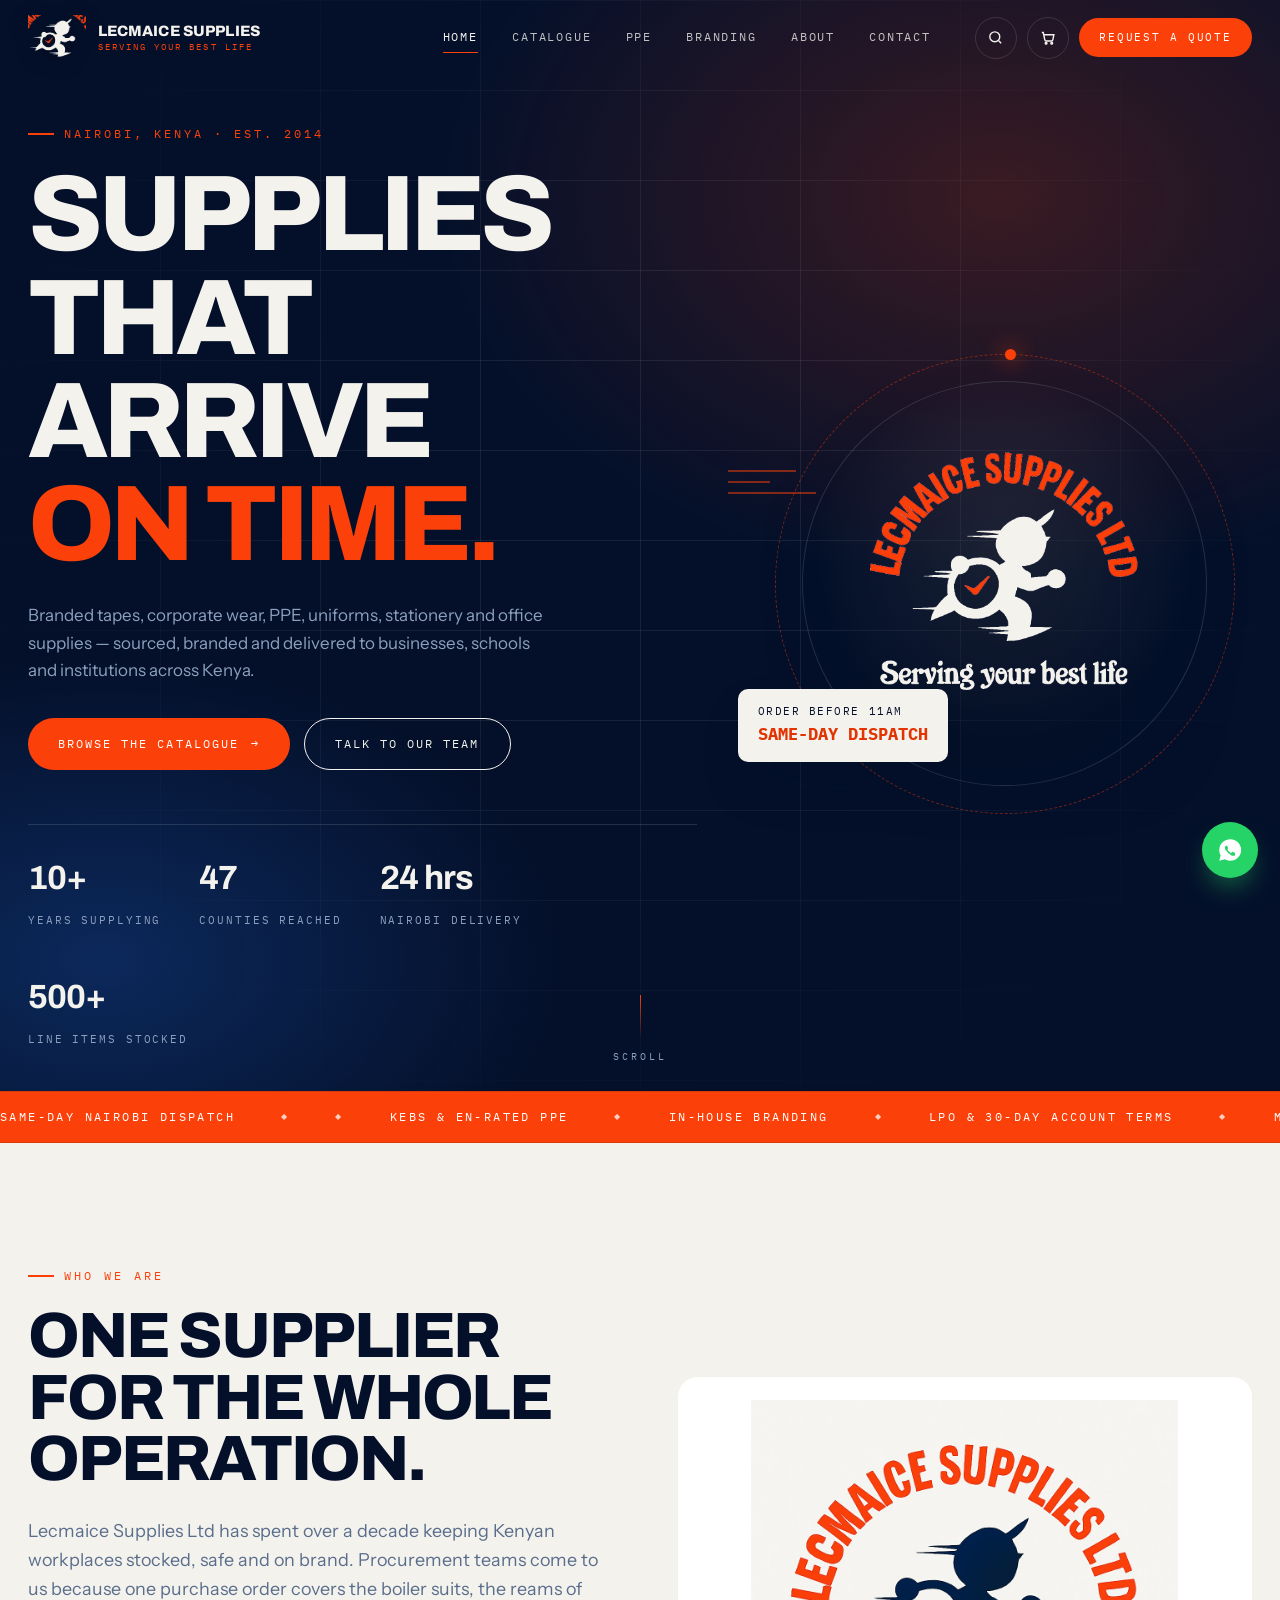
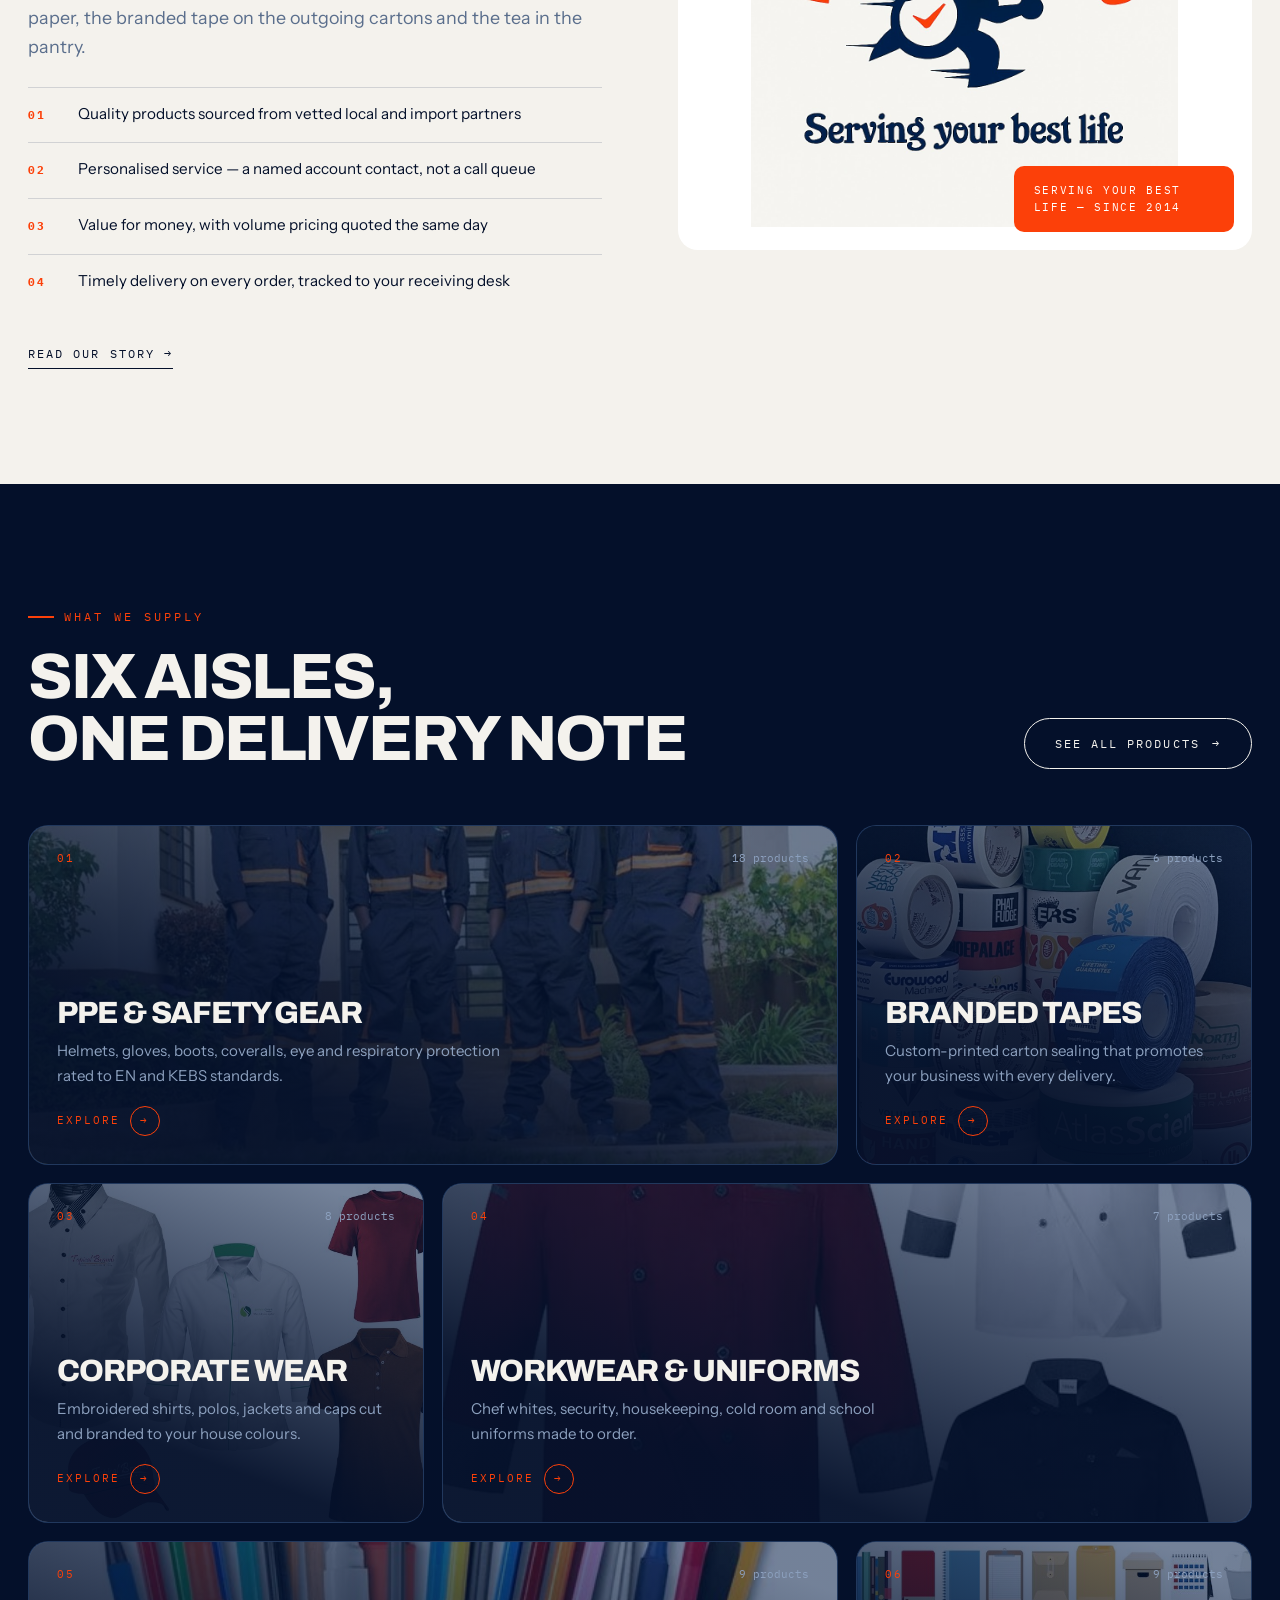
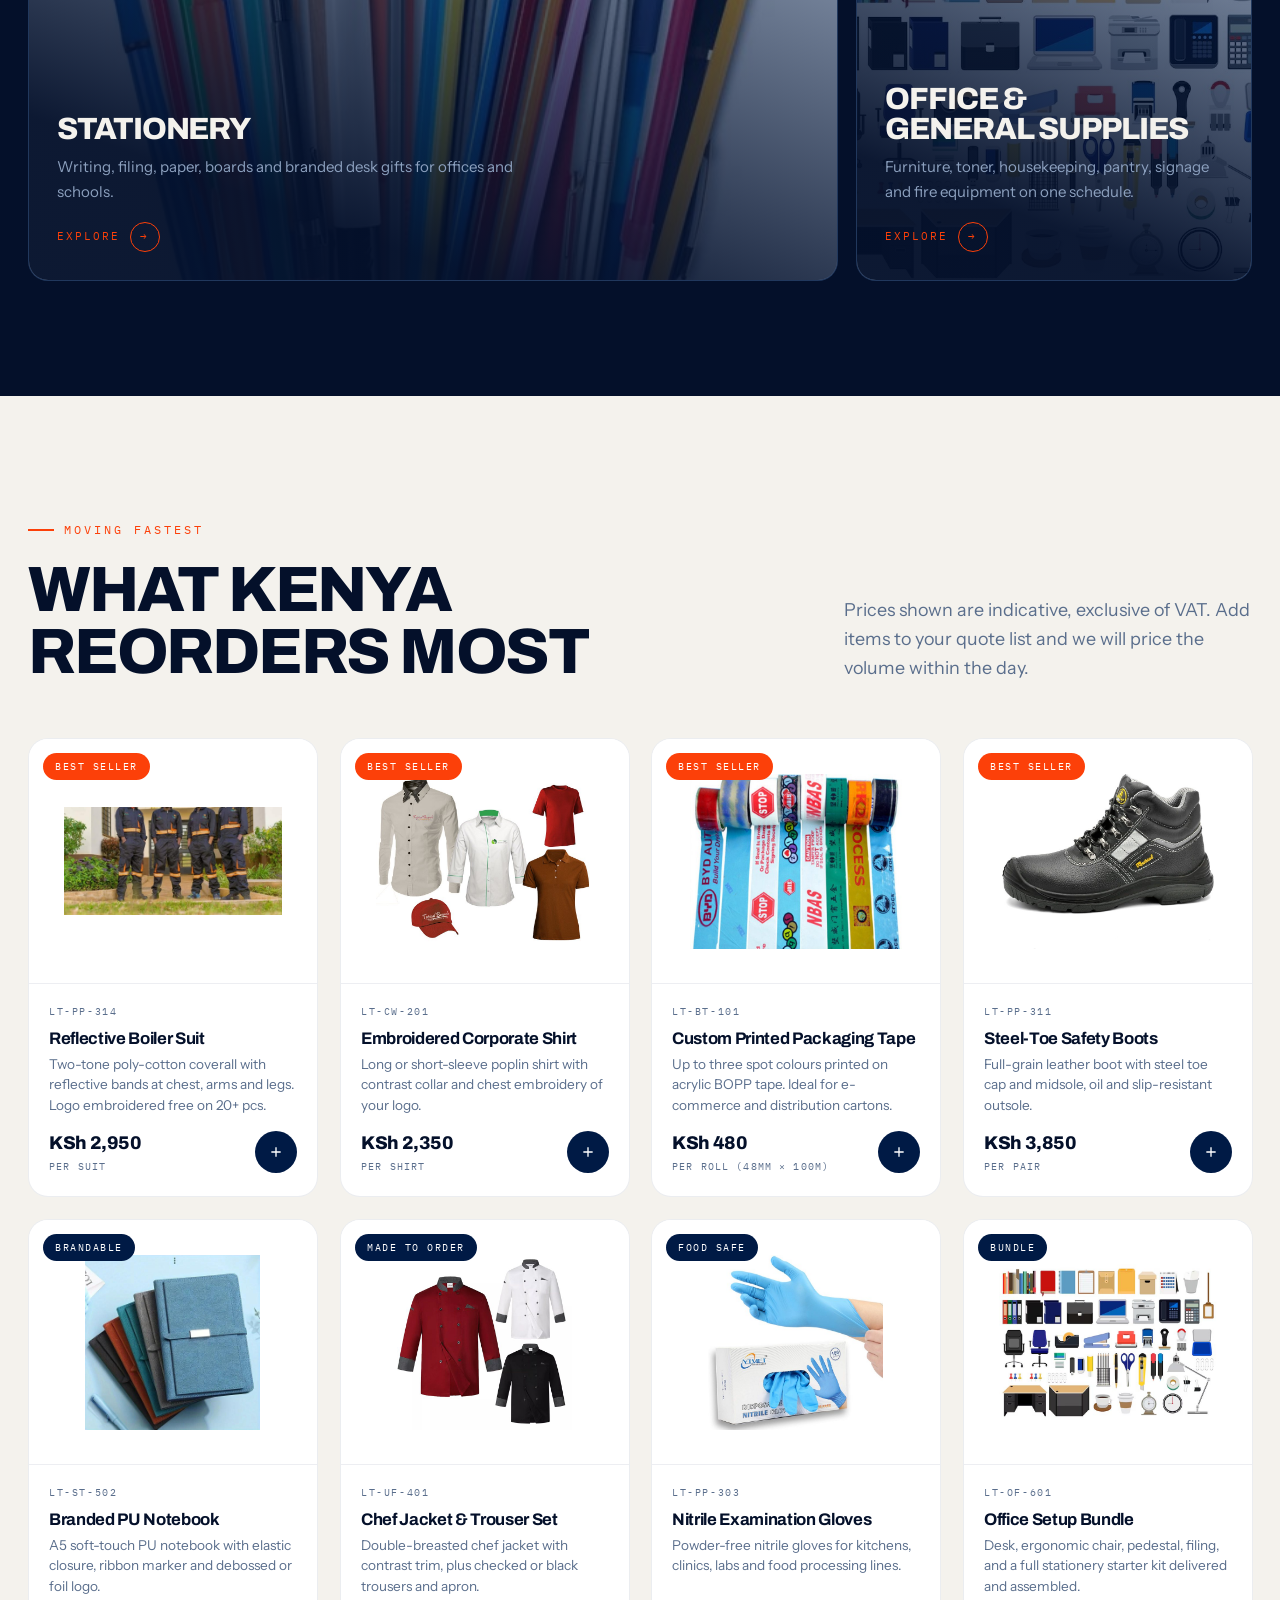
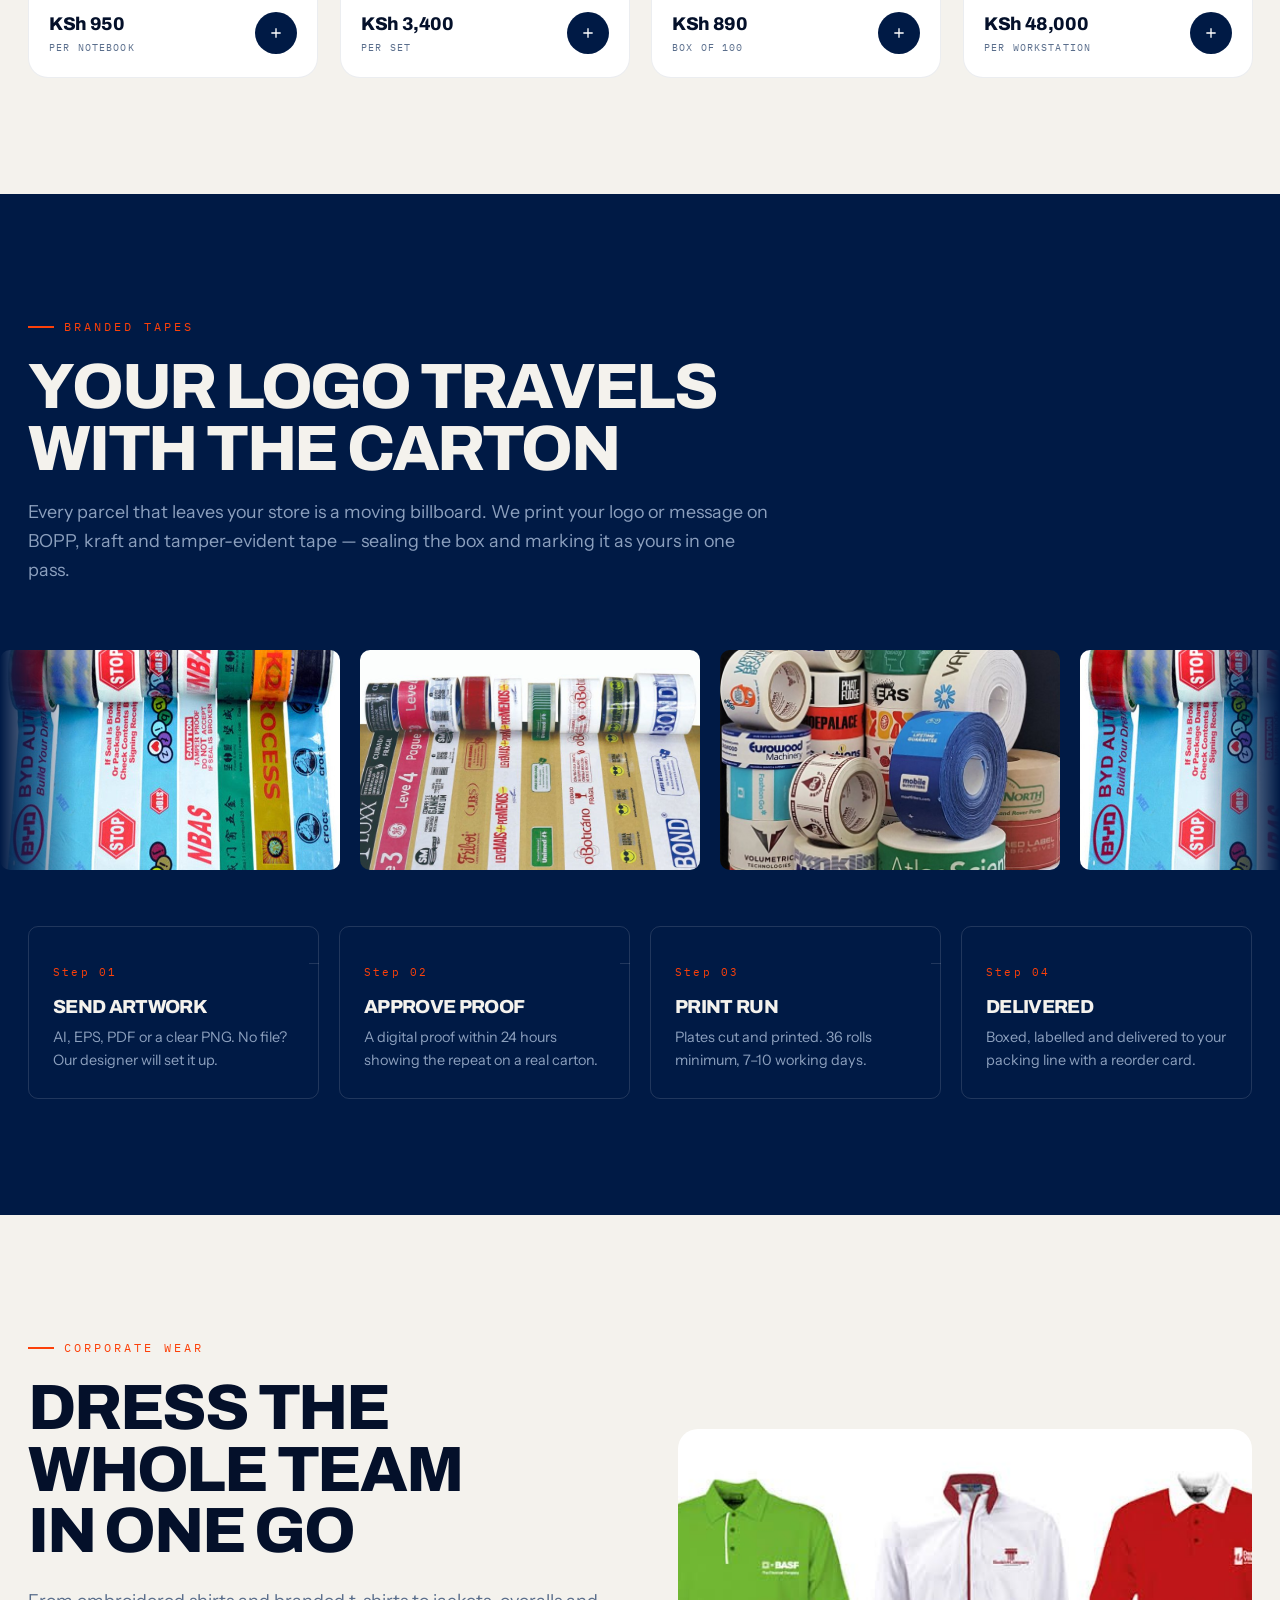
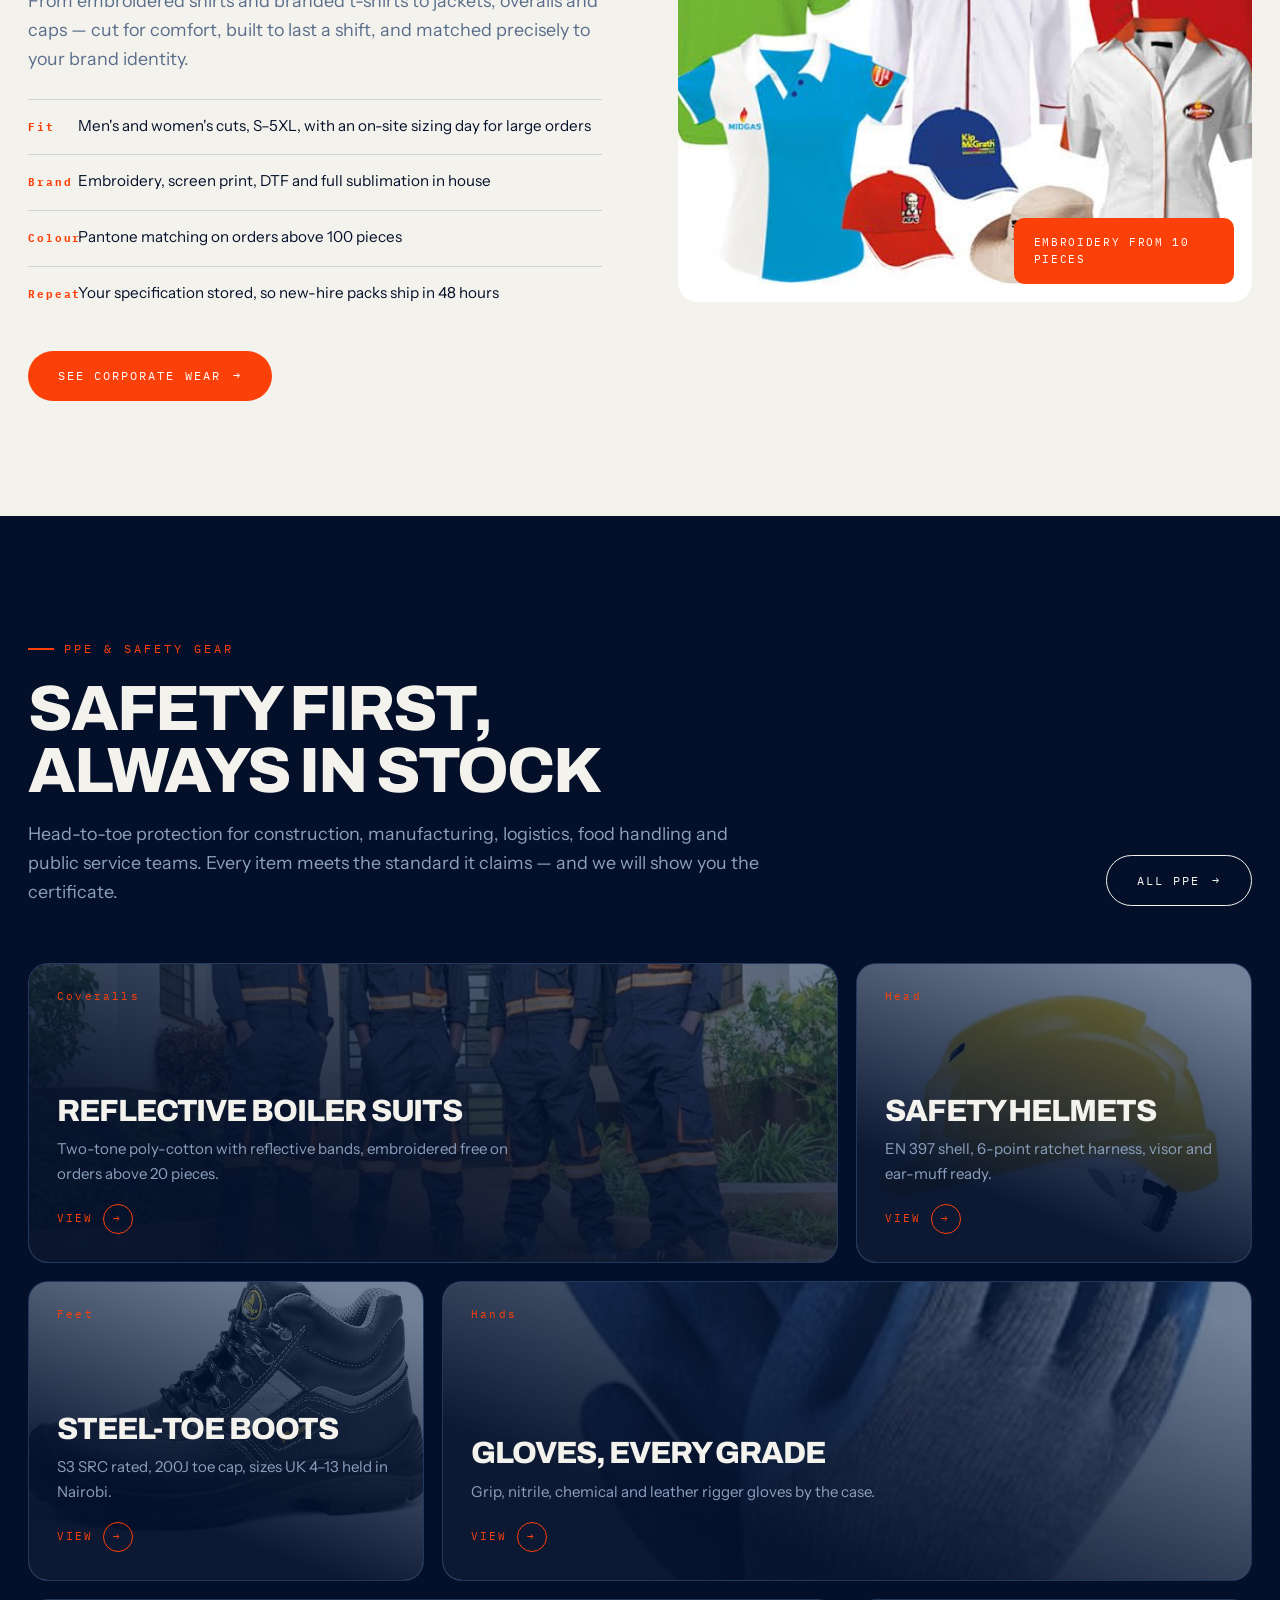
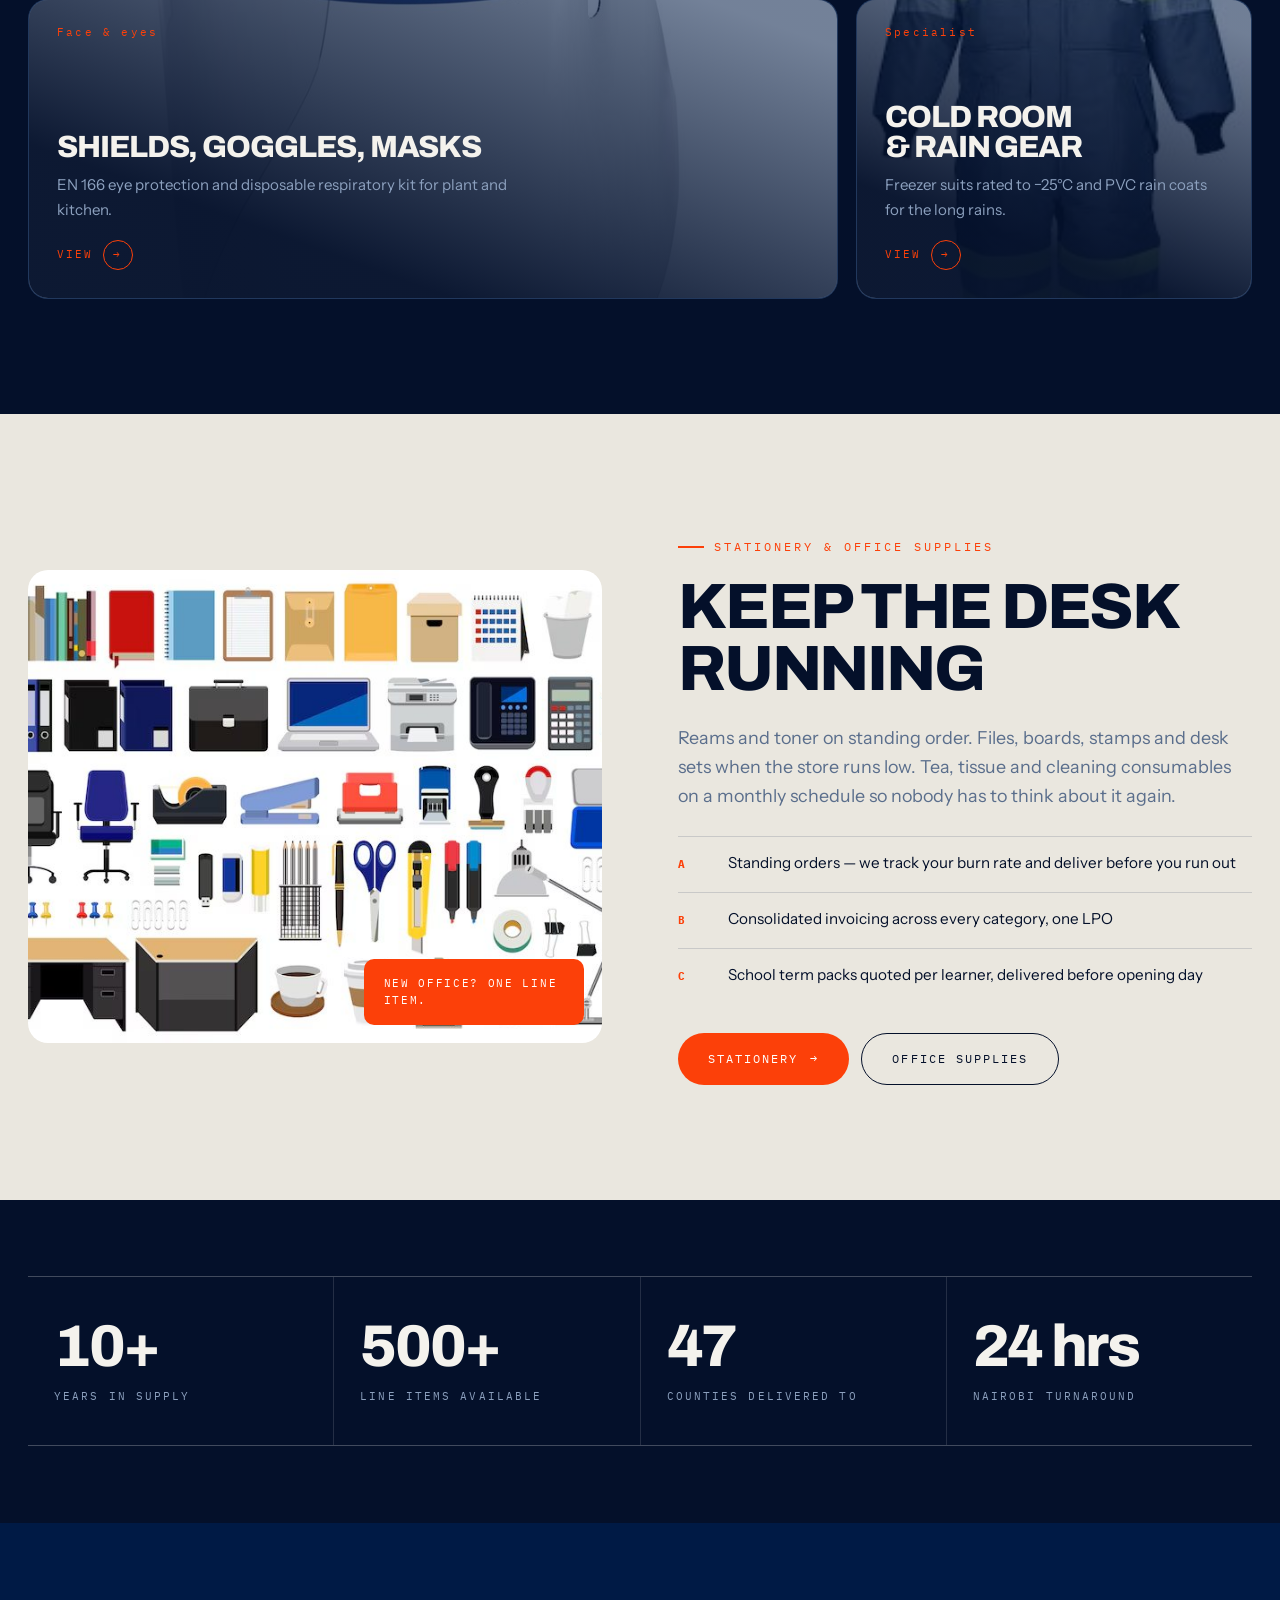
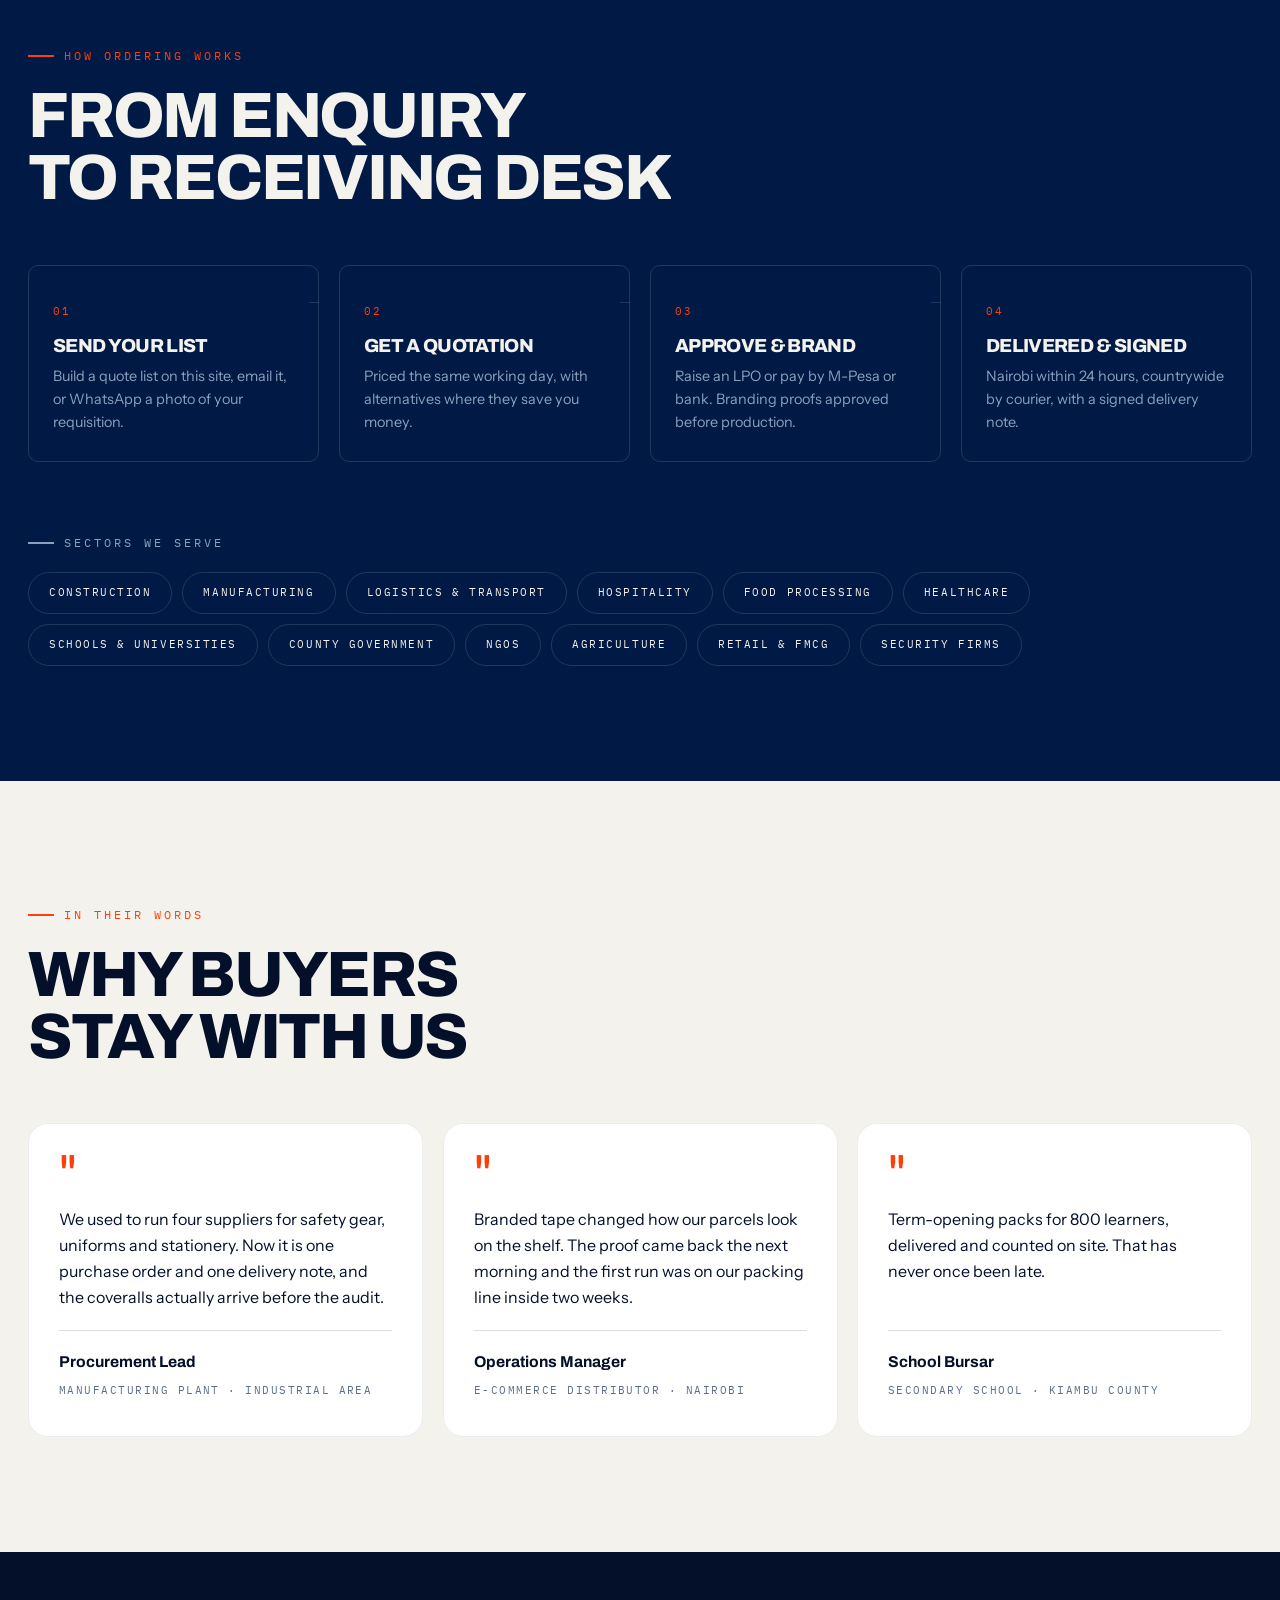
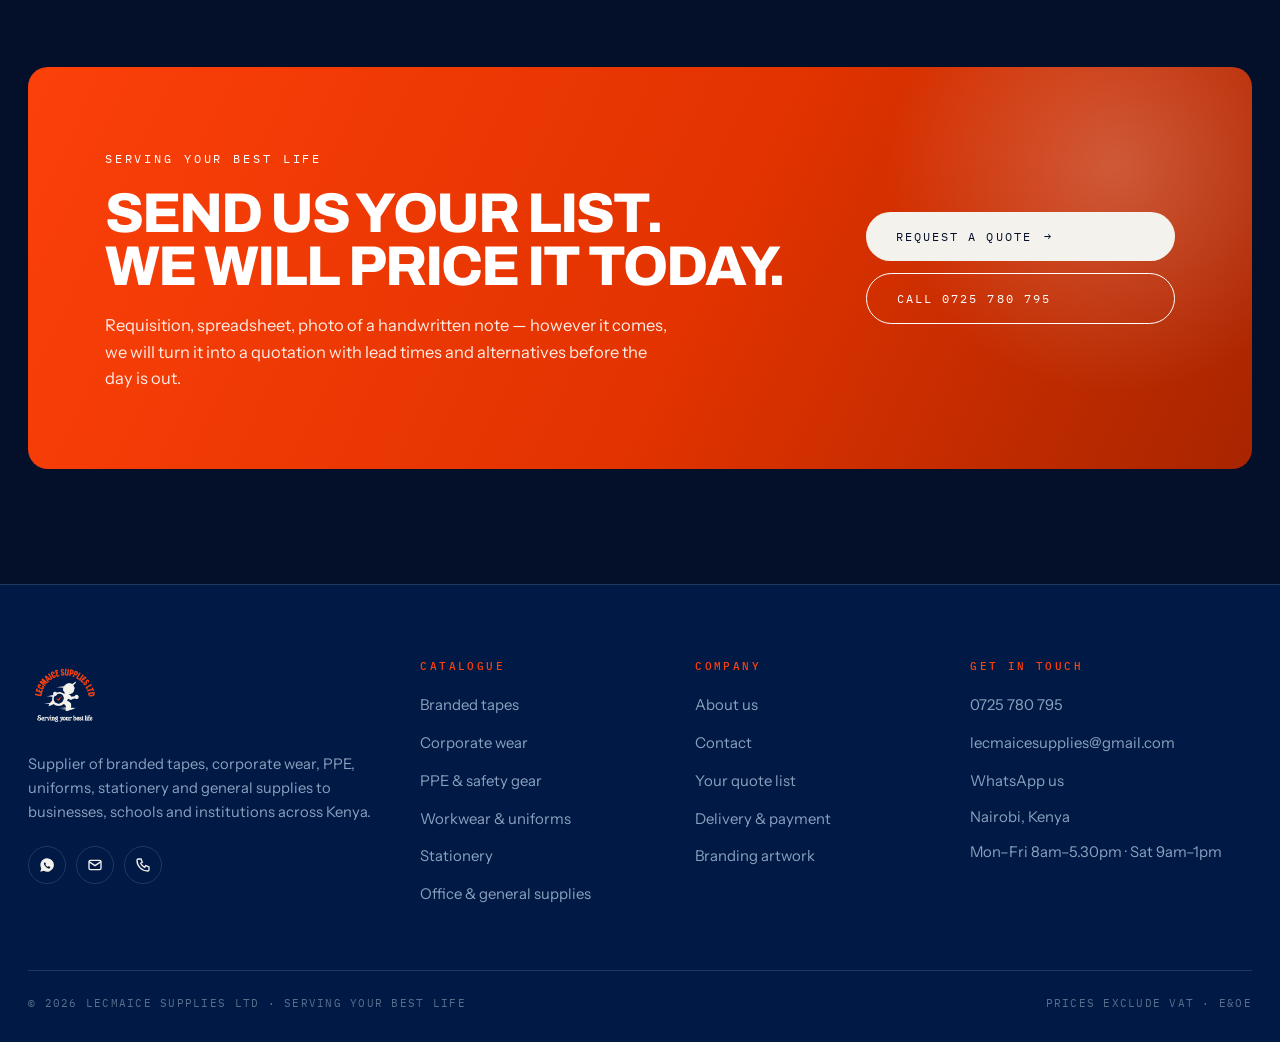
==== index.html @ 4d5e3d69 "Lecmaice Supplies website" ====
<!DOCTYPE html>
<html lang="en">
<head>
<meta charset="utf-8">
<meta name="viewport" content="width=device-width, initial-scale=1">
<title>Lecmaice Supplies Ltd — PPE, Corporate Wear, Stationery & Office Supplies in Kenya</title>
<meta name="description" content="Lecmaice Supplies Ltd supplies branded tapes, corporate wear, PPE and safety gear, uniforms, stationery and office supplies across Kenya. Over 10 years serving businesses, schools and institutions. Serving your best life.">
<meta name="theme-color" content="#04102A">
<link rel="icon" href="assets/img/favicon.png">
<link rel="apple-touch-icon" href="assets/img/favicon.png">
<meta property="og:title" content="Lecmaice Supplies Ltd — Serving your best life">
<meta property="og:description" content="Branded tapes, corporate wear, PPE, uniforms, stationery and office supplies delivered across Kenya.">
<meta property="og:image" content="assets/img/lecmaice-logo.jpg">
<meta property="og:type" content="website">
<link rel="preconnect" href="https://fonts.googleapis.com">
<link rel="preconnect" href="https://fonts.gstatic.com" crossorigin>
<link href="https://fonts.googleapis.com/css2?family=Archivo:wght@400;600;700;800&family=Instrument+Sans:wght@400;500;600&family=IBM+Plex+Mono:wght@400;500&display=swap" rel="stylesheet">
<link rel="stylesheet" href="assets/css/styles.css">
<script type="application/ld+json">
{
  "@context": "https://schema.org",
  "@type": "Organization",
  "name": "Lecmaice Supplies Ltd",
  "slogan": "Serving your best life",
  "url": "https://lecmaice.co.ke/",
  "logo": "assets/img/lecmaice-logo.jpg",
  "email": "lecmaicesupplies@gmail.com",
  "telephone": "+254725780795",
  "address": { "@type": "PostalAddress", "addressLocality": "Nairobi", "addressCountry": "KE" },
  "areaServed": "Kenya"
}
</script>
</head>
<body>
<div class="scroll-progress"></div>

<!-- ============ HEADER ============ -->
<header class="header">
  <div class="header__inner">
    <a class="brand" href="index.html" aria-label="Lecmaice Supplies Ltd home">
      <img src="assets/img/lecmaice-mark-light.png" alt="Lecmaice Supplies Ltd">
      <span class="brand__txt">
        <span class="brand__name">Lecmaice Supplies</span>
        <span class="brand__tag">Serving your best life</span>
      </span>
    </a>
    <nav class="nav" aria-label="Main">
      <a href="index.html" aria-current="page">Home</a>
      <a href="catalogue.html">Catalogue</a>
      <a href="catalogue.html?cat=ppe">PPE</a>
      <a href="catalogue.html?cat=corporate-wear">Branding</a>
      <a href="about.html">About</a>
      <a href="contact.html">Contact</a>
    </nav>
    <div class="header__tools">
      <a class="icon-btn tool-search" href="catalogue.html" aria-label="Search the catalogue">
        <svg width="17" height="17" viewBox="0 0 24 24" fill="none" stroke="currentColor" stroke-width="2"><circle cx="11" cy="11" r="7"/><path d="m20 20-3.5-3.5"/></svg>
      </a>
      <button class="icon-btn quote-btn" type="button" data-open-quote aria-label="Open quote list">
        <svg width="17" height="17" viewBox="0 0 24 24" fill="none" stroke="currentColor" stroke-width="2"><path d="M4 5h2l2.2 10.4A2 2 0 0 0 10.2 17h7.3a2 2 0 0 0 2-1.6L21 8H7"/><circle cx="10" cy="20" r="1.2"/><circle cx="18" cy="20" r="1.2"/></svg>
        <span class="count">0</span>
      </button>
      <a class="btn btn--sm" href="contact.html">Request a quote</a>
      <button class="icon-btn burger" type="button" aria-label="Open menu" aria-expanded="false">
        <span></span><span></span><span></span>
      </button>
    </div>
  </div>
</header>

<div class="mobile-nav" id="mobileNav">
  <a href="index.html">Home</a>
  <a href="catalogue.html">Catalogue</a>
  <a href="about.html">About us</a>
  <a href="contact.html">Contact</a>
  <a href="quote.html">Quote list</a>
  <div class="mobile-nav__foot">
    <p>0725 780 795<br>lecmaicesupplies@gmail.com</p>
  </div>
</div>

<main>
<!-- ============ HERO ============ -->
<section class="hero">
  <div class="hero__grid-lines" aria-hidden="true"></div>
  <div class="hero__inner">
    <div>
      <span class="eyebrow">Nairobi, Kenya · Est. 2014</span>
      <h1 class="hero__title">
        <span class="line"><span>Supplies</span></span>
        <span class="line"><span>that arrive</span></span>
        <span class="line"><span class="flare">on time.</span></span>
      </h1>
      <p class="hero__sub">
        Branded tapes, corporate wear, PPE, uniforms, stationery and office supplies —
        sourced, branded and delivered to businesses, schools and institutions across Kenya.
      </p>
      <div class="hero__cta">
        <a class="btn" href="catalogue.html">Browse the catalogue <span class="arw">→</span></a>
        <a class="btn btn--ghost" href="contact.html">Talk to our team</a>
      </div>
      <div class="hero__stats">
        <div><b>10+</b><span>Years supplying</span></div>
        <div><b>47</b><span>Counties reached</span></div>
        <div><b>24 hrs</b><span>Nairobi delivery</span></div>
        <div><b>500+</b><span>Line items stocked</span></div>
      </div>
    </div>
    <div class="hero__visual">
      <div class="hero__disc">
        <div class="hero__ring" aria-hidden="true"></div>
        <img src="assets/img/lecmaice-logo-light.png" alt="Lecmaice Supplies Ltd — the running clock mark">
      </div>
      <div class="hero__badge">
        Order before 11am
        <b>Same-day dispatch</b>
      </div>
      <div class="speedlines" style="left:-6%;top:22%" aria-hidden="true"><span></span><span></span><span></span></div>
    </div>
  </div>
  <div class="hero__scroll" aria-hidden="true"><i></i>Scroll</div>
</section>

<!-- ============ TICKER ============ -->
<div class="ticker" aria-hidden="true">
  <div class="ticker__track">
    <span>Same-day Nairobi dispatch<span></span></span>
    <span>KEBS &amp; EN-rated PPE</span>
    <span>In-house branding</span>
    <span>LPO &amp; 30-day account terms</span>
    <span>M-Pesa &amp; bank transfer</span>
    <span>Countrywide courier</span>
    <span>Same-day Nairobi dispatch</span>
    <span>KEBS &amp; EN-rated PPE</span>
    <span>In-house branding</span>
    <span>LPO &amp; 30-day account terms</span>
    <span>M-Pesa &amp; bank transfer</span>
    <span>Countrywide courier</span>
  </div>
</div>

<!-- ============ INTRO ============ -->
<section class="section section--light">
  <div class="shell split">
    <div data-anim="slide-l">
      <span class="eyebrow">Who we are</span>
      <h2 class="h-lg" style="text-transform:uppercase">
        <span class="split-line"><span>One supplier</span></span>
        <span class="split-line"><span>for the whole</span></span>
        <span class="split-line"><span>operation.</span></span>
      </h2>
      <p class="lede" style="margin-top:26px">
        Lecmaice Supplies Ltd has spent over a decade keeping Kenyan workplaces stocked, safe and on brand.
        Procurement teams come to us because one purchase order covers the boiler suits, the reams of paper,
        the branded tape on the outgoing cartons and the tea in the pantry.
      </p>
      <ul class="feature-list">
        <li><b>01</b><span>Quality products sourced from vetted local and import partners</span></li>
        <li><b>02</b><span>Personalised service — a named account contact, not a call queue</span></li>
        <li><b>03</b><span>Value for money, with volume pricing quoted the same day</span></li>
        <li><b>04</b><span>Timely delivery on every order, tracked to your receiving desk</span></li>
      </ul>
      <a class="text-link" href="about.html">Read our story <span>→</span></a>
    </div>
    <div class="split__media split__media--contain" data-anim="scale">
      <img src="assets/img/lecmaice-logo.jpg" alt="Lecmaice Supplies Ltd logo">
      <div class="split__float">Serving your best life — since 2014</div>
    </div>
  </div>
</section>

<!-- ============ CATEGORIES ============ -->
<section class="section">
  <div class="shell">
    <div class="section-head">
      <div data-anim="rise">
        <span class="eyebrow">What we supply</span>
        <h2 class="h-lg" style="text-transform:uppercase">Six aisles,<br>one delivery note</h2>
      </div>
      <a class="btn btn--ghost" href="catalogue.html" data-anim="fade">See all products <span class="arw">→</span></a>
    </div>

    <div class="cat-grid">
      <a class="cat-card" href="catalogue.html?cat=ppe" data-anim="mask">
        <div class="cat-card__img" style="background-image:url('assets/img/products/ppe-overall-boots.jpg')"></div>
        <span class="cat-card__no">01</span><span class="cat-card__count">18 products</span>
        <h3>PPE &amp; safety gear</h3>
        <p>Helmets, gloves, boots, coveralls, eye and respiratory protection rated to EN and KEBS standards.</p>
        <span class="go">Explore <i>→</i></span>
      </a>

      <a class="cat-card" href="catalogue.html?cat=branded-tapes" data-anim="flip" data-delay="90">
        <div class="cat-card__img" style="background-image:url('assets/img/products/tape-assorted.jpg')"></div>
        <span class="cat-card__no">02</span><span class="cat-card__count">6 products</span>
        <h3>Branded tapes</h3>
        <p>Custom-printed carton sealing that promotes your business with every delivery.</p>
        <span class="go">Explore <i>→</i></span>
      </a>

      <a class="cat-card" href="catalogue.html?cat=corporate-wear" data-anim="wipe" data-delay="60">
        <div class="cat-card__img" style="background-image:url('assets/img/products/corp-shirts.jpg')"></div>
        <span class="cat-card__no">03</span><span class="cat-card__count">8 products</span>
        <h3>Corporate wear</h3>
        <p>Embroidered shirts, polos, jackets and caps cut and branded to your house colours.</p>
        <span class="go">Explore <i>→</i></span>
      </a>

      <a class="cat-card" href="catalogue.html?cat=uniforms" data-anim="scale" data-delay="120">
        <div class="cat-card__img" style="background-image:url('assets/img/products/chef-jacket.jpg')"></div>
        <span class="cat-card__no">04</span><span class="cat-card__count">7 products</span>
        <h3>Workwear &amp; uniforms</h3>
        <p>Chef whites, security, housekeeping, cold room and school uniforms made to order.</p>
        <span class="go">Explore <i>→</i></span>
      </a>

      <a class="cat-card" href="catalogue.html?cat=stationery" data-anim="blur" data-delay="60">
        <div class="cat-card__img" style="background-image:url('assets/img/products/pens.jpg')"></div>
        <span class="cat-card__no">05</span><span class="cat-card__count">9 products</span>
        <h3>Stationery</h3>
        <p>Writing, filing, paper, boards and branded desk gifts for offices and schools.</p>
        <span class="go">Explore <i>→</i></span>
      </a>

      <a class="cat-card" href="catalogue.html?cat=office" data-anim="skew" data-delay="90">
        <div class="cat-card__img" style="background-image:url('assets/img/products/office-kit.jpg')"></div>
        <span class="cat-card__no">06</span><span class="cat-card__count">9 products</span>
        <h3>Office &amp; general supplies</h3>
        <p>Furniture, toner, housekeeping, pantry, signage and fire equipment on one schedule.</p>
        <span class="go">Explore <i>→</i></span>
      </a>
    </div>
  </div>
</section>

<!-- ============ FEATURED PRODUCTS ============ -->
<section class="section section--light">
  <div class="shell">
    <div class="section-head">
      <div data-anim="rise">
        <span class="eyebrow">Moving fastest</span>
        <h2 class="h-lg" style="text-transform:uppercase">What Kenya<br>reorders most</h2>
      </div>
      <p class="lede" data-anim="fade" style="max-width:34ch">Prices shown are indicative, exclusive of VAT. Add items to your quote list and we will price the volume within the day.</p>
    </div>
    <div class="product-grid" id="featuredGrid"></div>
  </div>
</section>

<!-- ============ BRANDED TAPES ============ -->
<section class="section section--navy">
  <div class="shell">
    <div class="section-head">
      <div data-anim="rise">
        <span class="eyebrow">Branded tapes</span>
        <h2 class="h-lg" style="text-transform:uppercase">Your logo travels<br>with the carton</h2>
        <p class="lede">Every parcel that leaves your store is a moving billboard. We print your logo or message on
        BOPP, kraft and tamper-evident tape — sealing the box and marking it as yours in one pass.</p>
      </div>
      <a class="btn" href="catalogue.html?cat=branded-tapes" data-anim="fade">Price my tape <span class="arw">→</span></a>
    </div>
  </div>
  <div class="marquee" data-anim="fade">
    <div class="marquee__track">
      <figure><img src="assets/img/products/tape-printed.jpg" alt="Custom printed packaging tape"></figure>
      <figure><img src="assets/img/products/tape-kraft.jpg" alt="Branded kraft paper tape"></figure>
      <figure><img src="assets/img/products/tape-assorted.jpg" alt="Assorted branded tape rolls"></figure>
      <figure><img src="assets/img/products/tape-printed.jpg" alt=""></figure>
      <figure><img src="assets/img/products/tape-kraft.jpg" alt=""></figure>
      <figure><img src="assets/img/products/tape-assorted.jpg" alt=""></figure>
    </div>
  </div>
  <div class="shell" style="margin-top:46px">
    <div class="steps" data-stagger>
      <div class="step" data-anim="rise"><span class="step__no">Step 01</span><h4>Send artwork</h4><p>AI, EPS, PDF or a clear PNG. No file? Our designer will set it up.</p></div>
      <div class="step" data-anim="rise"><span class="step__no">Step 02</span><h4>Approve proof</h4><p>A digital proof within 24 hours showing the repeat on a real carton.</p></div>
      <div class="step" data-anim="rise"><span class="step__no">Step 03</span><h4>Print run</h4><p>Plates cut and printed. 36 rolls minimum, 7–10 working days.</p></div>
      <div class="step" data-anim="rise"><span class="step__no">Step 04</span><h4>Delivered</h4><p>Boxed, labelled and delivered to your packing line with a reorder card.</p></div>
    </div>
  </div>
</section>

<!-- ============ CORPORATE WEAR ============ -->
<section class="section section--light">
  <div class="shell split split--rev">
    <div class="split__media" data-anim="zoom-in">
      <img src="assets/img/products/corp-polos.jpg" alt="Branded polo shirts and caps in corporate colours">
      <div class="split__float">Embroidery from 10 pieces</div>
    </div>
    <div data-anim="slide-r">
      <span class="eyebrow">Corporate wear</span>
      <h2 class="h-lg" style="text-transform:uppercase">
        <span class="split-line"><span>Dress the</span></span>
        <span class="split-line"><span>whole team</span></span>
        <span class="split-line"><span>in one go</span></span>
      </h2>
      <p class="lede" style="margin-top:24px">
        From embroidered shirts and branded t-shirts to jackets, overalls and caps — cut for comfort,
        built to last a shift, and matched precisely to your brand identity.
      </p>
      <ul class="feature-list">
        <li><b>Fit</b><span>Men's and women's cuts, S–5XL, with an on-site sizing day for large orders</span></li>
        <li><b>Brand</b><span>Embroidery, screen print, DTF and full sublimation in house</span></li>
        <li><b>Colour</b><span>Pantone matching on orders above 100 pieces</span></li>
        <li><b>Repeat</b><span>Your specification stored, so new-hire packs ship in 48 hours</span></li>
      </ul>
      <a class="btn" href="catalogue.html?cat=corporate-wear">See corporate wear <span class="arw">→</span></a>
    </div>
  </div>
</section>

<!-- ============ PPE SHOWCASE ============ -->
<section class="section">
  <div class="shell">
    <div class="section-head">
      <div data-anim="rise">
        <span class="eyebrow">PPE &amp; safety gear</span>
        <h2 class="h-lg" style="text-transform:uppercase">Safety first,<br>always in stock</h2>
        <p class="lede">Head-to-toe protection for construction, manufacturing, logistics, food handling and public
        service teams. Every item meets the standard it claims — and we will show you the certificate.</p>
      </div>
      <a class="btn btn--ghost" href="catalogue.html?cat=ppe" data-anim="fade">All PPE <span class="arw">→</span></a>
    </div>

    <div class="cat-grid">
      <a class="cat-card" href="product.html?sku=LT-PP-314" data-anim="wipe" style="min-height:300px">
        <div class="cat-card__img" style="background-image:url('assets/img/products/ppe-overall-boots.jpg')"></div>
        <span class="cat-card__no">Coveralls</span>
        <h3>Reflective boiler suits</h3>
        <p>Two-tone poly-cotton with reflective bands, embroidered free on orders above 20 pieces.</p>
        <span class="go">View <i>→</i></span>
      </a>
      <a class="cat-card" href="product.html?sku=LT-PP-301" data-anim="rise" data-delay="80" style="min-height:300px">
        <div class="cat-card__img" style="background-image:url('assets/img/products/hard-hat.jpg')"></div>
        <span class="cat-card__no">Head</span>
        <h3>Safety helmets</h3>
        <p>EN 397 shell, 6-point ratchet harness, visor and ear-muff ready.</p>
        <span class="go">View <i>→</i></span>
      </a>
      <a class="cat-card" href="product.html?sku=LT-PP-311" data-anim="flip" data-delay="140" style="min-height:300px">
        <div class="cat-card__img" style="background-image:url('assets/img/products/safety-boots.jpg')"></div>
        <span class="cat-card__no">Feet</span>
        <h3>Steel-toe boots</h3>
        <p>S3 SRC rated, 200J toe cap, sizes UK 4–13 held in Nairobi.</p>
        <span class="go">View <i>→</i></span>
      </a>
      <a class="cat-card" href="product.html?sku=LT-PP-302" data-anim="scale" data-delay="60" style="min-height:300px">
        <div class="cat-card__img" style="background-image:url('assets/img/products/gloves-grip.jpg')"></div>
        <span class="cat-card__no">Hands</span>
        <h3>Gloves, every grade</h3>
        <p>Grip, nitrile, chemical and leather rigger gloves by the case.</p>
        <span class="go">View <i>→</i></span>
      </a>
      <a class="cat-card" href="product.html?sku=LT-PP-307" data-anim="blur" data-delay="100" style="min-height:300px">
        <div class="cat-card__img" style="background-image:url('assets/img/products/face-shield.jpg')"></div>
        <span class="cat-card__no">Face &amp; eyes</span>
        <h3>Shields, goggles, masks</h3>
        <p>EN 166 eye protection and disposable respiratory kit for plant and kitchen.</p>
        <span class="go">View <i>→</i></span>
      </a>
      <a class="cat-card" href="catalogue.html?cat=uniforms" data-anim="skew" data-delay="120" style="min-height:300px">
        <div class="cat-card__img" style="background-image:url('assets/img/products/coldroom-suit.jpg')"></div>
        <span class="cat-card__no">Specialist</span>
        <h3>Cold room &amp; rain gear</h3>
        <p>Freezer suits rated to −25°C and PVC rain coats for the long rains.</p>
        <span class="go">View <i>→</i></span>
      </a>
    </div>
  </div>
</section>

<!-- ============ STATIONERY / OFFICE ============ -->
<section class="section section--paper2">
  <div class="shell split">
    <div class="split__media" data-anim="zoom-in">
      <img src="assets/img/products/office-kit.jpg" alt="Office supplies range">
      <div class="split__float">New office? One line item.</div>
    </div>
    <div data-anim="slide-r">
      <span class="eyebrow">Stationery &amp; office supplies</span>
      <h2 class="h-lg" style="text-transform:uppercase">Keep the desk<br>running</h2>
      <p class="lede" style="margin-top:24px">
        Reams and toner on standing order. Files, boards, stamps and desk sets when the store runs low.
        Tea, tissue and cleaning consumables on a monthly schedule so nobody has to think about it again.
      </p>
      <ul class="feature-list">
        <li><b>A</b><span>Standing orders — we track your burn rate and deliver before you run out</span></li>
        <li><b>B</b><span>Consolidated invoicing across every category, one LPO</span></li>
        <li><b>C</b><span>School term packs quoted per learner, delivered before opening day</span></li>
      </ul>
      <div style="display:flex;gap:12px;flex-wrap:wrap">
        <a class="btn" href="catalogue.html?cat=stationery">Stationery <span class="arw">→</span></a>
        <a class="btn btn--ghost" href="catalogue.html?cat=office">Office supplies</a>
      </div>
    </div>
  </div>
</section>

<!-- ============ STATS ============ -->
<section class="section section--tight">
  <div class="shell">
    <div class="stats" data-anim="rise">
      <div><b data-count="10" data-suffix="+">0</b><span>Years in supply</span></div>
      <div><b data-count="500" data-suffix="+">0</b><span>Line items available</span></div>
      <div><b data-count="47">0</b><span>Counties delivered to</span></div>
      <div><b data-count="24" data-suffix=" hrs">0</b><span>Nairobi turnaround</span></div>
    </div>
  </div>
</section>

<!-- ============ HOW WE WORK ============ -->
<section class="section section--navy">
  <div class="shell">
    <div class="section-head">
      <div data-anim="rise">
        <span class="eyebrow">How ordering works</span>
        <h2 class="h-lg" style="text-transform:uppercase">From enquiry<br>to receiving desk</h2>
      </div>
    </div>
    <div class="steps" data-stagger>
      <div class="step" data-anim="flip"><span class="step__no">01</span><h4>Send your list</h4><p>Build a quote list on this site, email it, or WhatsApp a photo of your requisition.</p></div>
      <div class="step" data-anim="flip"><span class="step__no">02</span><h4>Get a quotation</h4><p>Priced the same working day, with alternatives where they save you money.</p></div>
      <div class="step" data-anim="flip"><span class="step__no">03</span><h4>Approve &amp; brand</h4><p>Raise an LPO or pay by M-Pesa or bank. Branding proofs approved before production.</p></div>
      <div class="step" data-anim="flip"><span class="step__no">04</span><h4>Delivered &amp; signed</h4><p>Nairobi within 24 hours, countrywide by courier, with a signed delivery note.</p></div>
    </div>

    <div style="margin-top:64px" data-anim="rise">
      <span class="eyebrow eyebrow--muted">Sectors we serve</span>
      <div class="sectors">
        <span class="sector-chip">Construction</span>
        <span class="sector-chip">Manufacturing</span>
        <span class="sector-chip">Logistics &amp; transport</span>
        <span class="sector-chip">Hospitality</span>
        <span class="sector-chip">Food processing</span>
        <span class="sector-chip">Healthcare</span>
        <span class="sector-chip">Schools &amp; universities</span>
        <span class="sector-chip">County government</span>
        <span class="sector-chip">NGOs</span>
        <span class="sector-chip">Agriculture</span>
        <span class="sector-chip">Retail &amp; FMCG</span>
        <span class="sector-chip">Security firms</span>
      </div>
    </div>
  </div>
</section>

<!-- ============ TESTIMONIALS ============ -->
<section class="section section--light">
  <div class="shell">
    <div class="section-head">
      <div data-anim="rise">
        <span class="eyebrow">In their words</span>
        <h2 class="h-lg" style="text-transform:uppercase">Why buyers<br>stay with us</h2>
      </div>
    </div>
    <div class="quote-grid" data-stagger>
      <div class="quote-card" data-anim="rise">
        <span class="quote-card__mark">"</span>
        <p>We used to run four suppliers for safety gear, uniforms and stationery. Now it is one purchase order
          and one delivery note, and the coveralls actually arrive before the audit.</p>
        <div class="quote-card__who"><b>Procurement Lead</b><span>Manufacturing plant · Industrial Area</span></div>
      </div>
      <div class="quote-card" data-anim="rise">
        <span class="quote-card__mark">"</span>
        <p>Branded tape changed how our parcels look on the shelf. The proof came back the next morning and the
          first run was on our packing line inside two weeks.</p>
        <div class="quote-card__who"><b>Operations Manager</b><span>E-commerce distributor · Nairobi</span></div>
      </div>
      <div class="quote-card" data-anim="rise">
        <span class="quote-card__mark">"</span>
        <p>Term-opening packs for 800 learners, delivered and counted on site. That has never once been late.</p>
        <div class="quote-card__who"><b>School Bursar</b><span>Secondary school · Kiambu County</span></div>
      </div>
    </div>
  </div>
</section>

<!-- ============ CTA ============ -->
<section class="section">
  <div class="shell">
    <div class="cta-band" data-anim="scale">
      <div>
        <span class="mono" style="letter-spacing:.24em">Serving your best life</span>
        <h2 style="margin-top:16px">Send us your list.<br>We will price it today.</h2>
        <p>Requisition, spreadsheet, photo of a handwritten note — however it comes, we will turn it into a
          quotation with lead times and alternatives before the day is out.</p>
      </div>
      <div class="cta-band__actions">
        <a class="btn btn--light" href="contact.html">Request a quote <span class="arw">→</span></a>
        <a class="btn btn--ghost" href="tel:+254725780795">Call 0725 780 795</a>
      </div>
    </div>
  </div>
</section>
</main>

<!-- ============ FOOTER ============ -->
<footer class="footer">
  <div class="shell">
    <div class="footer__top">
      <div class="footer__brand">
        <img src="assets/img/lecmaice-logo-light.png" alt="Lecmaice Supplies Ltd">
        <p>Supplier of branded tapes, corporate wear, PPE, uniforms, stationery and general supplies to
          businesses, schools and institutions across Kenya.</p>
        <div class="socials">
          <a href="https://wa.me/254725780795" aria-label="WhatsApp" target="_blank" rel="noopener">
            <svg width="16" height="16" viewBox="0 0 24 24" fill="currentColor"><path d="M12 2a10 10 0 0 0-8.6 15L2 22l5.2-1.4A10 10 0 1 0 12 2Zm5.1 14.1c-.2.6-1.2 1.2-1.7 1.2-.5.1-1 .1-1.6-.1a13 13 0 0 1-5.6-4.9c-.4-.6-.9-1.5-.9-2.4 0-.9.5-1.3.7-1.5.2-.2.4-.3.6-.3h.4c.2 0 .3 0 .5.4l.7 1.7c.1.2 0 .4-.1.5l-.3.4c-.1.1-.3.3-.1.6.2.3.7 1.1 1.4 1.7.9.8 1.6 1 1.9 1.2.2.1.4 0 .5-.1l.6-.7c.2-.2.3-.2.5-.1l1.6.8c.2.1.4.2.4.3.1.2.1.6-.1 1.1Z"/></svg>
          </a>
          <a href="mailto:lecmaicesupplies@gmail.com" aria-label="Email">
            <svg width="16" height="16" viewBox="0 0 24 24" fill="none" stroke="currentColor" stroke-width="2"><rect x="3" y="5" width="18" height="14" rx="2"/><path d="m3 7 9 6 9-6"/></svg>
          </a>
          <a href="tel:+254725780795" aria-label="Phone">
            <svg width="16" height="16" viewBox="0 0 24 24" fill="none" stroke="currentColor" stroke-width="2"><path d="M5 3h4l2 5-2.5 1.5a12 12 0 0 0 6 6L16 13l5 2v4a2 2 0 0 1-2 2A16 16 0 0 1 3 5a2 2 0 0 1 2-2Z"/></svg>
          </a>
        </div>
      </div>
      <div>
        <h5>Catalogue</h5>
        <ul>
          <li><a href="catalogue.html?cat=branded-tapes">Branded tapes</a></li>
          <li><a href="catalogue.html?cat=corporate-wear">Corporate wear</a></li>
          <li><a href="catalogue.html?cat=ppe">PPE &amp; safety gear</a></li>
          <li><a href="catalogue.html?cat=uniforms">Workwear &amp; uniforms</a></li>
          <li><a href="catalogue.html?cat=stationery">Stationery</a></li>
          <li><a href="catalogue.html?cat=office">Office &amp; general supplies</a></li>
        </ul>
      </div>
      <div>
        <h5>Company</h5>
        <ul>
          <li><a href="about.html">About us</a></li>
          <li><a href="contact.html">Contact</a></li>
          <li><a href="quote.html">Your quote list</a></li>
          <li><a href="contact.html#faq">Delivery &amp; payment</a></li>
          <li><a href="contact.html#faq">Branding artwork</a></li>
        </ul>
      </div>
      <div>
        <h5>Get in touch</h5>
        <ul>
          <li><a href="tel:+254725780795">0725 780 795</a></li>
          <li><a href="mailto:lecmaicesupplies@gmail.com">lecmaicesupplies@gmail.com</a></li>
          <li><a href="https://wa.me/254725780795" target="_blank" rel="noopener">WhatsApp us</a></li>
          <li style="color:var(--steel);font-size:.93rem">Nairobi, Kenya</li>
          <li style="color:var(--steel);font-size:.93rem">Mon–Fri 8am–5.30pm · Sat 9am–1pm</li>
        </ul>
      </div>
    </div>
    <div class="footer__bottom">
      <span>© <span data-year></span> Lecmaice Supplies Ltd · Serving your best life</span>
      <span>Prices exclude VAT · E&amp;OE</span>
    </div>
  </div>
</footer>

<!-- ============ QUOTE DRAWER ============ -->
<div class="drawer-scrim" id="drawerScrim"></div>
<aside class="drawer" id="quoteDrawer" aria-hidden="true" aria-label="Quote list">
  <div class="drawer__head">
    <h3>Quote list</h3>
    <button class="icon-btn" type="button" data-close-quote aria-label="Close quote list">
      <svg width="15" height="15" viewBox="0 0 24 24" fill="none" stroke="currentColor" stroke-width="2"><path d="M6 6l12 12M18 6 6 18"/></svg>
    </button>
  </div>
  <div class="drawer__body" id="drawerBody"></div>
  <div class="drawer__foot">
    <div class="row"><span id="drawerLines">0 lines</span><span>Indicative total</span></div>
    <div class="row"><span></span><b id="drawerTotal">KSh 0</b></div>
    <a class="btn btn--block" href="quote.html">Request this quote <span class="arw">→</span></a>
    <p class="drawer__note">Indicative only, excluding VAT. Send the list and we will confirm volume pricing,
      branding costs and lead times the same working day. <button type="button" data-clear-quote style="color:var(--flare);text-decoration:underline">Clear list</button></p>
  </div>
</aside>

<a class="whatsapp-fab" href="https://wa.me/254725780795" target="_blank" rel="noopener" aria-label="Chat with us on WhatsApp">
  <svg width="26" height="26" viewBox="0 0 24 24" fill="currentColor"><path d="M12 2a10 10 0 0 0-8.6 15L2 22l5.2-1.4A10 10 0 1 0 12 2Zm5.1 14.1c-.2.6-1.2 1.2-1.7 1.2-.5.1-1 .1-1.6-.1a13 13 0 0 1-5.6-4.9c-.4-.6-.9-1.5-.9-2.4 0-.9.5-1.3.7-1.5.2-.2.4-.3.6-.3h.4c.2 0 .3 0 .5.4l.7 1.7c.1.2 0 .4-.1.5l-.3.4c-.1.1-.3.3-.1.6.2.3.7 1.1 1.4 1.7.9.8 1.6 1 1.9 1.2.2.1.4 0 .5-.1l.6-.7c.2-.2.3-.2.5-.1l1.6.8c.2.1.4.2.4.3.1.2.1.6-.1 1.1Z"/></svg>
</a>

<script src="assets/js/products.js"></script>
<script>window.PRODUCTS = PRODUCTS; window.CATEGORIES = CATEGORIES;</script>
<script src="assets/js/main.js"></script>
</body>
</html>
---- assets/css/styles.css ----
/* ==========================================================================
   Lecmaice Supplies Ltd — Design System
   Brand: #FC4009 (flare / logo orange) + #001A45 (navy from logo)
   Type: Archivo (display) · Instrument Sans (body) · IBM Plex Mono (data)
   ========================================================================== */

/* ---------- 1. Tokens ---------- */
:root {
  --navy-950: #04102A;
  --navy-900: #001A45;
  --navy-800: #062354;
  --navy-700: #0C3070;
  --navy-600: #14418C;

  --flare: #FC4009;
  --flare-600: #E23300;
  --flare-200: #FFB59B;

  --paper: #F4F2ED;
  --paper-2: #EAE7DF;
  --white: #FFFFFF;
  --steel: #8CA0BE;
  --steel-dark: #5A6E8C;

  --ink: var(--navy-950);
  --line-dark: rgba(255, 255, 255, .13);
  --line-light: rgba(0, 26, 69, .14);

  --font-display: "Archivo", "Arial Narrow", Impact, sans-serif;
  --font-body: "Instrument Sans", "Helvetica Neue", Arial, sans-serif;
  --font-mono: "IBM Plex Mono", ui-monospace, "SF Mono", Menlo, monospace;

  --shell: min(1400px, 100% - 2 * var(--gutter));
  --gutter: 28px;

  --r-sm: 4px;
  --r-md: 10px;
  --r-lg: 20px;

  --ease: cubic-bezier(.22, 1, .36, 1);
  --ease-io: cubic-bezier(.65, .05, .36, 1);
  --shadow-lift: 0 26px 60px -28px rgba(4, 16, 42, .55);
  --header-h: 76px;
}

@media (max-width: 720px) {
  :root { --gutter: 18px; --header-h: 64px; }
}

/* ---------- 2. Reset & base ---------- */
*, *::before, *::after { box-sizing: border-box; }
html { -webkit-text-size-adjust: 100%; scroll-behavior: smooth; }
body {
  margin: 0;
  background: var(--navy-950);
  color: var(--paper);
  font-family: var(--font-body);
  font-size: 16.5px;
  line-height: 1.62;
  -webkit-font-smoothing: antialiased;
  overflow-x: hidden;
}
body.no-scroll { overflow: hidden; }
img { max-width: 100%; display: block; }
a { color: inherit; text-decoration: none; }
button, input, select, textarea { font: inherit; color: inherit; }
button { background: none; border: 0; cursor: pointer; }
h1, h2, h3, h4, h5 {
  font-family: var(--font-display);
  font-weight: 800;
  letter-spacing: -.035em;
  line-height: .96;
  margin: 0;
  text-wrap: balance;
}
p { margin: 0 0 1em; }
ul { margin: 0; padding: 0; list-style: none; }
:focus-visible {
  outline: 2px solid var(--flare);
  outline-offset: 3px;
  border-radius: 2px;
}
::selection { background: var(--flare); color: #fff; }

/* Scrollbar */
::-webkit-scrollbar { width: 11px; height: 11px; }
::-webkit-scrollbar-track { background: var(--navy-950); }
::-webkit-scrollbar-thumb { background: var(--navy-700); border-radius: 99px; }
::-webkit-scrollbar-thumb:hover { background: var(--flare); }

/* ---------- 3. Layout primitives ---------- */
.shell { width: var(--shell); margin-inline: auto; }
.shell-wide { width: min(1680px, 100% - 2 * var(--gutter)); margin-inline: auto; }
.section { padding: clamp(72px, 9vw, 140px) 0; position: relative; }
.section--tight { padding: clamp(52px, 6vw, 90px) 0; }
.section--light { background: var(--paper); color: var(--navy-950); }
.section--paper2 { background: var(--paper-2); color: var(--navy-950); }
.section--navy { background: var(--navy-900); }
.grid { display: grid; gap: 24px; }
.center { text-align: center; }

/* ---------- 4. Typography ---------- */
.eyebrow {
  font-family: var(--font-mono);
  font-size: 11.5px;
  letter-spacing: .26em;
  text-transform: uppercase;
  color: var(--flare);
  display: inline-flex;
  align-items: center;
  gap: 10px;
  margin-bottom: 20px;
}
.eyebrow::before {
  content: "";
  width: 26px; height: 2px;
  background: var(--flare);
  transform-origin: left;
}
.eyebrow--muted { color: var(--steel); }
.eyebrow--muted::before { background: currentColor; }

.h-xl { font-size: clamp(2.9rem, 7.4vw, 6.6rem); }
.h-lg { font-size: clamp(2.3rem, 5vw, 4.2rem); }
.h-md { font-size: clamp(1.7rem, 3vw, 2.7rem); }
.h-sm { font-size: clamp(1.25rem, 2vw, 1.6rem); letter-spacing: -.02em; }
.lede {
  font-size: clamp(1.02rem, 1.4vw, 1.2rem);
  color: var(--steel);
  max-width: 62ch;
}
.section--light .lede, .section--paper2 .lede { color: var(--steel-dark); }
.mono { font-family: var(--font-mono); font-size: 12px; letter-spacing: .12em; text-transform: uppercase; }
.flare { color: var(--flare); }
.outline-word {
  -webkit-text-stroke: 1.5px currentColor;
  color: transparent;
}

.section-head { display: flex; justify-content: space-between; align-items: flex-end; gap: 40px; flex-wrap: wrap; margin-bottom: 56px; }
.section-head p { margin: 18px 0 0; }

/* ---------- 5. Buttons ---------- */
.btn {
  --btn-bg: var(--flare);
  --btn-fg: #fff;
  position: relative;
  display: inline-flex;
  align-items: center;
  gap: 12px;
  padding: 15px 30px;
  background: var(--btn-bg);
  color: var(--btn-fg);
  font-family: var(--font-mono);
  font-size: 12px;
  letter-spacing: .17em;
  text-transform: uppercase;
  border-radius: 99px;
  overflow: hidden;
  isolation: isolate;
  transition: transform .45s var(--ease), color .3s ease, box-shadow .45s var(--ease);
}
.btn::after {
  content: "";
  position: absolute; inset: 0;
  background: var(--navy-950);
  transform: translateY(101%);
  transition: transform .5s var(--ease);
  z-index: -1;
}
.btn:hover { transform: translateY(-3px); box-shadow: 0 16px 34px -16px rgba(252, 64, 9, .7); }
.btn:hover::after { transform: translateY(0); }
.btn .arw { transition: transform .45s var(--ease); }
.btn:hover .arw { transform: translateX(5px); }

.btn--ghost { --btn-bg: transparent; --btn-fg: currentColor; border: 1px solid currentColor; }
.btn--ghost::after { background: var(--flare); }
.btn--ghost:hover { color: #fff; border-color: var(--flare); box-shadow: none; }
.btn--light { --btn-bg: var(--paper); --btn-fg: var(--navy-950); }
.btn--light::after { background: var(--flare); }
.btn--light:hover { color: #fff; }
.btn--sm { padding: 11px 20px; font-size: 11px; }
.btn--block { width: 100%; justify-content: center; }

.text-link {
  display: inline-flex; align-items: center; gap: 9px;
  font-family: var(--font-mono); font-size: 11.5px; letter-spacing: .18em; text-transform: uppercase;
  padding-bottom: 4px; border-bottom: 1px solid currentColor;
  transition: gap .35s var(--ease), color .3s;
}
.text-link:hover { gap: 16px; color: var(--flare); }

/* ---------- 6. Speed-line motif (signature) ---------- */
.speedlines { position: absolute; pointer-events: none; opacity: .5; }
.speedlines span {
  display: block; height: 2px; background: var(--flare);
  margin-bottom: 9px; transform-origin: right;
  animation: dash 2.6s var(--ease) infinite;
}
.speedlines span:nth-child(1) { width: 68px; animation-delay: 0s; }
.speedlines span:nth-child(2) { width: 42px; animation-delay: .18s; }
.speedlines span:nth-child(3) { width: 88px; animation-delay: .36s; }
@keyframes dash {
  0%, 100% { transform: scaleX(.35); opacity: .35; }
  45% { transform: scaleX(1); opacity: 1; }
}

/* ---------- 7. Header ---------- */
.header {
  position: fixed; inset: 0 0 auto 0; z-index: 90;
  height: var(--header-h);
  display: flex; align-items: center;
  background: transparent;
  transition: background .45s var(--ease), backdrop-filter .45s, border-color .45s, height .45s var(--ease);
  border-bottom: 1px solid transparent;
}
.header.is-stuck {
  background: rgba(4, 16, 42, .86);
  backdrop-filter: blur(16px) saturate(140%);
  border-bottom-color: var(--line-dark);
}
.header.is-hidden { transform: translateY(-100%); transition: transform .45s var(--ease); }
.header__inner { width: var(--shell); margin-inline: auto; display: flex; align-items: center; gap: 30px; }
.brand { display: flex; align-items: center; gap: 12px; margin-right: auto; }
.brand img { height: 46px; width: auto; filter: drop-shadow(0 4px 10px rgba(0, 0, 0, .35)); }
.brand__txt { display: flex; flex-direction: column; line-height: 1; }
.brand__name { font-family: var(--font-display); font-weight: 800; font-size: 15px; letter-spacing: .01em; text-transform: uppercase; }
.brand__tag { font-family: var(--font-mono); font-size: 8.6px; letter-spacing: .24em; text-transform: uppercase; color: var(--flare); margin-top: 4px; }

.nav { display: flex; align-items: center; gap: 6px; }
.nav a {
  position: relative; padding: 9px 14px;
  font-family: var(--font-mono); font-size: 11.5px; letter-spacing: .16em; text-transform: uppercase;
  color: rgba(244, 242, 237, .78); transition: color .3s;
}
.nav a::after {
  content: ""; position: absolute; left: 14px; right: 14px; bottom: 3px; height: 1px;
  background: var(--flare); transform: scaleX(0); transform-origin: right; transition: transform .4s var(--ease);
}
.nav a:hover, .nav a[aria-current="page"] { color: var(--paper); }
.nav a:hover::after, .nav a[aria-current="page"]::after { transform: scaleX(1); transform-origin: left; }

.header__tools { display: flex; align-items: center; gap: 10px; }
.icon-btn {
  width: 42px; height: 42px; display: grid; place-items: center;
  border: 1px solid var(--line-dark); border-radius: 50%;
  transition: background .3s, border-color .3s, transform .35s var(--ease);
}
.icon-btn:hover { background: var(--flare); border-color: var(--flare); transform: translateY(-2px); }
.quote-btn { position: relative; }
.quote-btn .count {
  position: absolute; top: -5px; right: -5px; min-width: 20px; height: 20px; padding: 0 5px;
  display: grid; place-items: center; background: var(--flare); color: #fff;
  font-family: var(--font-mono); font-size: 10px; border-radius: 99px;
  transform: scale(0); transition: transform .4s var(--ease);
}
.quote-btn .count.on { transform: scale(1); }
.burger { display: none; }
.burger span { display: block; width: 17px; height: 1.6px; background: currentColor; margin: 3px 0; transition: transform .4s var(--ease), opacity .3s; }
.burger.open span:nth-child(1) { transform: translateY(4.6px) rotate(45deg); }
.burger.open span:nth-child(2) { opacity: 0; }
.burger.open span:nth-child(3) { transform: translateY(-4.6px) rotate(-45deg); }

/* Mobile nav */
.mobile-nav {
  position: fixed; inset: 0; z-index: 85;
  background: var(--navy-900);
  padding: calc(var(--header-h) + 30px) var(--gutter) 40px;
  display: flex; flex-direction: column;
  clip-path: inset(0 0 100% 0);
  transition: clip-path .7s var(--ease);
  overflow-y: auto;
}
.mobile-nav.open { clip-path: inset(0 0 0 0); }
.mobile-nav a {
  font-family: var(--font-display); font-weight: 800; font-size: clamp(2rem, 9vw, 3rem);
  text-transform: uppercase; letter-spacing: -.03em;
  padding: 12px 0; border-bottom: 1px solid var(--line-dark);
  opacity: 0; transform: translateY(26px);
  transition: opacity .5s var(--ease), transform .5s var(--ease), color .3s;
}
.mobile-nav.open a { opacity: 1; transform: none; }
.mobile-nav a:hover { color: var(--flare); }
.mobile-nav__foot { margin-top: auto; padding-top: 30px; color: var(--steel); font-family: var(--font-mono); font-size: 12px; }

@media (max-width: 1080px) {
  .nav { display: none; }
  .burger { display: grid; }
}

/* ---------- 8. Hero ---------- */
.hero {
  position: relative; min-height: 100svh;
  padding-top: calc(var(--header-h) + 40px); padding-bottom: 40px;
  display: flex; align-items: center;
  background:
    radial-gradient(900px 620px at 78% 18%, rgba(252, 64, 9, .22), transparent 62%),
    radial-gradient(760px 500px at 8% 88%, rgba(20, 65, 140, .5), transparent 60%),
    var(--navy-950);
  overflow: hidden;
}
.hero__grid-lines {
  position: absolute; inset: 0;
  background-image: linear-gradient(var(--line-dark) 1px, transparent 1px), linear-gradient(90deg, var(--line-dark) 1px, transparent 1px);
  background-size: 100% 90px, 12.5% 100%;
  mask-image: radial-gradient(circle at 50% 45%, #000 25%, transparent 78%);
  opacity: .6;
}
.hero__inner { position: relative; width: var(--shell); margin-inline: auto; display: grid; grid-template-columns: 1.15fr .85fr; gap: 60px; align-items: center; }
.hero__title { font-size: clamp(3.1rem, 8.4vw, 8rem); letter-spacing: -.045em; text-transform: uppercase; }
.hero__title .line { display: block; overflow: hidden; }
.hero__title .line > span { display: block; transform: translateY(105%); animation: heroLine 1.05s var(--ease) forwards; }
.hero__title .line:nth-child(1) > span { animation-delay: .18s; }
.hero__title .line:nth-child(2) > span { animation-delay: .3s; }
.hero__title .line:nth-child(3) > span { animation-delay: .42s; }
@keyframes heroLine { to { transform: translateY(0); } }
.hero__sub { max-width: 48ch; margin-top: 26px; color: var(--steel); font-size: 1.06rem; opacity: 0; animation: fadeUp .9s var(--ease) .62s forwards; }
.hero__cta { display: flex; gap: 14px; flex-wrap: wrap; margin-top: 34px; opacity: 0; animation: fadeUp .9s var(--ease) .74s forwards; }
@keyframes fadeUp { from { opacity: 0; transform: translateY(24px); } to { opacity: 1; transform: none; } }

.hero__stats { display: flex; gap: 38px; flex-wrap: wrap; margin-top: 54px; padding-top: 26px; border-top: 1px solid var(--line-dark); opacity: 0; animation: fadeUp .9s var(--ease) .88s forwards; }
.hero__stats b { display: block; font-family: var(--font-display); font-size: 2.1rem; letter-spacing: -.03em; }
.hero__stats span { font-family: var(--font-mono); font-size: 10.5px; letter-spacing: .18em; text-transform: uppercase; color: var(--steel); }

.hero__visual { position: relative; display: grid; place-items: center; }
.hero__disc {
  position: relative; width: min(460px, 82%); aspect-ratio: 1;
  border-radius: 50%;
  background: radial-gradient(circle at 50% 42%, rgba(255, 255, 255, .1), rgba(4, 16, 42, .05) 62%);
  border: 1px solid var(--line-dark);
  display: grid; place-items: center;
  animation: floaty 7s ease-in-out infinite;
}
@keyframes floaty { 0%, 100% { transform: translateY(-9px); } 50% { transform: translateY(9px); } }
.hero__disc img { width: 82%; filter: drop-shadow(0 30px 55px rgba(0, 0, 0, .55)); }
.hero__ring {
  position: absolute; inset: -7%; border-radius: 50%;
  border: 1px dashed rgba(252, 64, 9, .45);
  animation: spin 34s linear infinite;
}
.hero__ring::before {
  content: ""; position: absolute; top: -6px; left: 50%; width: 11px; height: 11px;
  background: var(--flare); border-radius: 50%; box-shadow: 0 0 22px var(--flare);
}
@keyframes spin { to { transform: rotate(360deg); } }
.hero__badge {
  position: absolute; bottom: 6%; left: -4%;
  background: var(--paper); color: var(--navy-950);
  padding: 14px 20px; border-radius: var(--r-md);
  font-family: var(--font-mono); font-size: 11px; letter-spacing: .14em; text-transform: uppercase;
  box-shadow: var(--shadow-lift);
  animation: fadeUp .9s var(--ease) 1s backwards;
}
.hero__badge b { display: block; font-size: 17px; letter-spacing: 0; color: var(--flare-600); }
.hero__scroll {
  position: absolute; bottom: 26px; left: 50%; transform: translateX(-50%);
  font-family: var(--font-mono); font-size: 10px; letter-spacing: .3em; text-transform: uppercase; color: var(--steel);
  display: flex; flex-direction: column; align-items: center; gap: 10px;
}
.hero__scroll i { width: 1px; height: 44px; background: linear-gradient(var(--flare), transparent); animation: drop 2s ease-in-out infinite; }
@keyframes drop { 0%, 100% { transform: scaleY(.4); transform-origin: top; } 50% { transform: scaleY(1); transform-origin: top; } }

@media (max-width: 1000px) {
  .hero__inner { grid-template-columns: 1fr; gap: 44px; }
  .hero__visual { order: -1; }
  .hero__disc { width: min(320px, 70%); }
  .hero__badge { left: 0; }
}

/* ---------- 9. Ticker ---------- */
.ticker { background: var(--flare); color: #fff; padding: 15px 0; overflow: hidden; border-block: 1px solid rgba(0, 0, 0, .12); }
.ticker__track { display: flex; gap: 46px; width: max-content; animation: slide 34s linear infinite; }
.ticker:hover .ticker__track { animation-play-state: paused; }
.ticker span { font-family: var(--font-mono); font-size: 12px; letter-spacing: .2em; text-transform: uppercase; display: flex; align-items: center; gap: 46px; white-space: nowrap; }
.ticker span::after { content: "◆"; font-size: 8px; opacity: .75; }
@keyframes slide { to { transform: translateX(-50%); } }

/* ---------- 10. Reveal / animation system ---------- */
[data-anim] { will-change: transform, opacity; }
@media (prefers-reduced-motion: no-preference) {
  [data-anim="rise"] { opacity: 0; transform: translateY(52px); transition: opacity .9s var(--ease), transform .9s var(--ease); }
  [data-anim="fade"] { opacity: 0; transition: opacity 1.1s var(--ease); }
  [data-anim="mask"] { opacity: 0; clip-path: inset(0 0 94% 0); transition: opacity .55s var(--ease), clip-path 1.05s var(--ease); }
  [data-anim="wipe"] { opacity: 0; clip-path: inset(0 94% 0 0); transition: opacity .55s var(--ease), clip-path 1.1s var(--ease); }
  [data-anim="scale"] { opacity: 0; transform: scale(.9) translateY(30px); transition: opacity .9s var(--ease), transform 1s var(--ease); }
  [data-anim="blur"] { opacity: 0; filter: blur(14px); transform: translateY(24px); transition: opacity 1s var(--ease), filter 1s var(--ease), transform 1s var(--ease); }
  [data-anim="flip"] { opacity: 0; transform: perspective(1100px) rotateX(28deg) translateY(48px); transform-origin: top; transition: opacity .85s var(--ease), transform 1.05s var(--ease); }
  [data-anim="slide-l"] { opacity: 0; transform: translateX(-64px); transition: opacity .9s var(--ease), transform 1s var(--ease); }
  [data-anim="slide-r"] { opacity: 0; transform: translateX(64px); transition: opacity .9s var(--ease), transform 1s var(--ease); }
  [data-anim="zoom-in"] { opacity: 0; transform: scale(1.14); transition: opacity 1s var(--ease), transform 1.3s var(--ease); }
  [data-anim="skew"] { opacity: 0; transform: translateY(60px) skewY(4deg); transition: opacity .9s var(--ease), transform 1s var(--ease); }
  [data-anim].in { opacity: 1; transform: none; filter: none; clip-path: inset(0 0 0 0); }
}
[data-stagger] > * { transition-delay: calc(var(--i, 0) * 90ms); }

.split-line { display: block; overflow: hidden; }
.split-line > span { display: block; transform: translateY(105%); transition: transform .95s var(--ease); transition-delay: calc(var(--i, 0) * 95ms); }
.in .split-line > span, .split-line.in > span { transform: translateY(0); }

@media (prefers-reduced-motion: reduce) {
  *, *::before, *::after { animation-duration: .001ms !important; animation-iteration-count: 1 !important; transition-duration: .001ms !important; scroll-behavior: auto !important; }
  [data-anim] { opacity: 1 !important; transform: none !important; clip-path: none !important; filter: none !important; }
}

/* ---------- 11. Category cards ---------- */
.cat-grid { display: grid; grid-template-columns: repeat(3, 1fr); gap: 18px; }
.cat-card {
  position: relative; display: block; min-height: 340px; padding: 28px;
  background: var(--navy-900); border: 1px solid var(--line-dark); border-radius: var(--r-lg);
  overflow: hidden; isolation: isolate;
  display: flex; flex-direction: column; justify-content: flex-end;
  transition: transform .7s var(--ease), border-color .5s;
}
.cat-card:nth-child(1), .cat-card:nth-child(4), .cat-card:nth-child(5) { grid-column: span 2; }
.cat-card__img {
  position: absolute; inset: 0; z-index: -2;
  background-size: cover; background-position: center;
  opacity: .5; transform: scale(1.04);
  transition: transform 1.2s var(--ease), opacity .6s;
  filter: saturate(.85);
}
.cat-card::after {
  content: ""; position: absolute; inset: 0; z-index: -1;
  background: linear-gradient(200deg, rgba(0, 26, 69, .1) 8%, rgba(4, 16, 42, .93) 74%);
  transition: background .6s;
}
.cat-card:hover { transform: translateY(-6px); border-color: rgba(252, 64, 9, .55); }
.cat-card:hover .cat-card__img { transform: scale(1.13); opacity: .68; }
.cat-card__no { position: absolute; top: 24px; left: 28px; font-family: var(--font-mono); font-size: 11px; letter-spacing: .2em; color: var(--flare); }
.cat-card__count { position: absolute; top: 24px; right: 28px; font-family: var(--font-mono); font-size: 11px; color: var(--steel); }
.cat-card h3 { font-size: clamp(1.4rem, 2.4vw, 2.1rem); text-transform: uppercase; }
.cat-card p { margin: 12px 0 18px; color: var(--steel); font-size: .94rem; max-width: 46ch; }
.cat-card .go {
  display: inline-flex; align-items: center; gap: 10px;
  font-family: var(--font-mono); font-size: 11px; letter-spacing: .18em; text-transform: uppercase; color: var(--flare);
}
.cat-card .go i { width: 30px; height: 30px; border: 1px solid currentColor; border-radius: 50%; display: grid; place-items: center; transition: background .35s, color .35s, transform .5s var(--ease); }
.cat-card:hover .go i { background: var(--flare); color: #fff; transform: rotate(-45deg); }

@media (max-width: 900px) {
  .cat-grid { grid-template-columns: 1fr; }
  .cat-card:nth-child(n) { grid-column: auto; }
}

/* ---------- 12. Product cards ---------- */
.product-grid { display: grid; grid-template-columns: repeat(auto-fill, minmax(288px, 1fr)); gap: 22px; }
.p-card {
  position: relative; background: var(--white); color: var(--navy-950);
  border-radius: var(--r-lg); overflow: hidden; display: flex; flex-direction: column;
  border: 1px solid rgba(0, 26, 69, .08);
  transition: transform .6s var(--ease), box-shadow .6s var(--ease);
}
.p-card:hover { transform: translateY(-8px); box-shadow: var(--shadow-lift); }
.p-card__media { position: relative; aspect-ratio: 4 / 3.4; background: #fff; overflow: hidden; }
.p-card__media img { width: 100%; height: 100%; object-fit: contain; padding: 12%; transition: transform .9s var(--ease); }
.p-card:hover .p-card__media img { transform: scale(1.09) rotate(-1.2deg); }
.p-card__ph {
  position: absolute; inset: 0;
  display: flex; flex-direction: column; align-items: center; justify-content: center; gap: 16px;
  background: linear-gradient(150deg, var(--paper) 0%, var(--paper-2) 100%);
}
.p-card__ph span { font-family: var(--font-mono); font-size: 10px; letter-spacing: .24em; text-transform: uppercase; color: var(--steel-dark); }
.p-card__ph img { width: 34%; opacity: .14; padding: 0; }
.p-card__tag {
  position: absolute; top: 14px; left: 14px; z-index: 2;
  background: var(--navy-900); color: #fff; padding: 6px 12px; border-radius: 99px;
  font-family: var(--font-mono); font-size: 9.5px; letter-spacing: .16em; text-transform: uppercase;
}
.p-card__tag--hot { background: var(--flare); }
.p-card__body { padding: 20px 20px 22px; display: flex; flex-direction: column; flex: 1; border-top: 1px solid rgba(0, 26, 69, .07); }
.p-card__sku { font-family: var(--font-mono); font-size: 10px; letter-spacing: .16em; color: var(--steel-dark); }
.p-card__name { font-family: var(--font-display); font-weight: 700; font-size: 1.05rem; letter-spacing: -.02em; margin: 8px 0 6px; line-height: 1.16; }
.p-card__desc { font-size: .85rem; color: var(--steel-dark); margin: 0 0 14px; line-height: 1.5; }
.p-card__foot { margin-top: auto; display: flex; align-items: center; justify-content: space-between; gap: 12px; }
.p-card__price { font-family: var(--font-display); font-weight: 800; font-size: 1.15rem; letter-spacing: -.02em; }
.p-card__price small { font-family: var(--font-mono); font-size: 9.5px; font-weight: 400; letter-spacing: .12em; color: var(--steel-dark); display: block; text-transform: uppercase; }
.p-card__add {
  width: 42px; height: 42px; border-radius: 50%; background: var(--navy-900); color: #fff;
  display: grid; place-items: center; flex: none;
  transition: background .35s, transform .45s var(--ease);
}
.p-card__add:hover { background: var(--flare); transform: rotate(90deg); }
.p-card__add.added { background: #1E9E5A; }
.p-card__quick {
  position: absolute; inset: auto 0 0 0; padding: 12px; text-align: center;
  background: rgba(4, 16, 42, .9); color: #fff;
  font-family: var(--font-mono); font-size: 10.5px; letter-spacing: .2em; text-transform: uppercase;
  transform: translateY(100%); transition: transform .5s var(--ease);
}
.p-card__media:hover .p-card__quick, .p-card:focus-within .p-card__quick { transform: translateY(0); }

/* Dark variant for navy sections */
.section--navy .p-card, .hero-adj .p-card { background: rgba(255, 255, 255, .04); color: var(--paper); border-color: var(--line-dark); }
.section--navy .p-card__media { background: rgba(255, 255, 255, .93); }
.section--navy .p-card__desc, .section--navy .p-card__sku, .section--navy .p-card__price small { color: var(--steel); }
.section--navy .p-card__body { border-top-color: var(--line-dark); }

/* ---------- 13. Split feature ---------- */
.split { display: grid; grid-template-columns: 1fr 1fr; gap: clamp(34px, 6vw, 90px); align-items: center; }
.split--rev .split__media { order: 2; }
.split__media { position: relative; border-radius: var(--r-lg); overflow: hidden; }
.split__media img { width: 100%; aspect-ratio: 4 / 3.3; object-fit: cover; transition: transform 1.4s var(--ease); }
.split__media:hover img { transform: scale(1.06); }
.split__media--contain img { object-fit: contain; background: #fff; padding: 4%; }
.split__float {
  position: absolute; right: 18px; bottom: 18px;
  background: var(--flare); color: #fff; padding: 16px 20px; border-radius: var(--r-md);
  font-family: var(--font-mono); font-size: 10.5px; letter-spacing: .16em; text-transform: uppercase; max-width: 220px;
}
.feature-list { margin: 26px 0 32px; display: grid; gap: 2px; }
.feature-list li {
  display: flex; gap: 16px; align-items: baseline; padding: 14px 0;
  border-top: 1px solid var(--line-light);
  transition: padding-left .45s var(--ease), color .35s;
}
.section--navy .feature-list li, .split--dark .feature-list li { border-top-color: var(--line-dark); }
.feature-list li:hover { padding-left: 10px; }
.feature-list b { font-family: var(--font-mono); font-size: 10.5px; letter-spacing: .18em; color: var(--flare); flex: none; width: 34px; }
.feature-list span { font-size: .95rem; }
@media (max-width: 900px) {
  .split { grid-template-columns: 1fr; }
  .split--rev .split__media { order: 0; }
}

/* ---------- 14. Marquee gallery (tapes) ---------- */
.marquee { overflow: hidden; padding: 10px 0; -webkit-mask-image: linear-gradient(90deg, transparent, #000 6%, #000 94%, transparent); mask-image: linear-gradient(90deg, transparent, #000 6%, #000 94%, transparent); }
.marquee__track { display: flex; gap: 20px; width: max-content; animation: slide 42s linear infinite; }
.marquee--rev .marquee__track { animation-direction: reverse; animation-duration: 52s; }
.marquee:hover .marquee__track { animation-play-state: paused; }
.marquee figure { margin: 0; width: 340px; flex: none; border-radius: var(--r-md); overflow: hidden; background: #fff; }
.marquee img { width: 100%; height: 220px; object-fit: cover; transition: transform .8s var(--ease); }
.marquee figure:hover img { transform: scale(1.08); }

/* ---------- 15. Stats ---------- */
.stats { display: grid; grid-template-columns: repeat(4, 1fr); gap: 1px; background: var(--line-dark); border-block: 1px solid var(--line-dark); }
.stats > div { background: var(--navy-950); padding: 40px 26px; }
.section--light .stats { background: var(--line-light); border-block-color: var(--line-light); }
.section--light .stats > div { background: var(--paper); }
.stats b { display: block; font-family: var(--font-display); font-weight: 800; font-size: clamp(2.4rem, 4.6vw, 3.9rem); letter-spacing: -.04em; line-height: 1; }
.stats span { font-family: var(--font-mono); font-size: 10.5px; letter-spacing: .2em; text-transform: uppercase; color: var(--steel); display: block; margin-top: 12px; }
.section--light .stats span { color: var(--steel-dark); }
@media (max-width: 760px) { .stats { grid-template-columns: 1fr 1fr; } }

/* ---------- 16. Process steps ---------- */
.steps { display: grid; grid-template-columns: repeat(4, 1fr); gap: 20px; counter-reset: s; }
.step {
  position: relative; padding: 30px 24px 26px; border: 1px solid var(--line-dark); border-radius: var(--r-md);
  transition: background .5s, transform .6s var(--ease), border-color .5s;
}
.section--light .step { border-color: var(--line-light); }
.step:hover { transform: translateY(-6px); border-color: var(--flare); background: rgba(252, 64, 9, .05); }
.step__no { font-family: var(--font-mono); font-size: 11px; letter-spacing: .2em; color: var(--flare); }
.step h4 { font-size: 1.18rem; margin: 14px 0 10px; text-transform: uppercase; }
.step p { font-size: .9rem; color: var(--steel); margin: 0; }
.section--light .step p { color: var(--steel-dark); }
.step::after {
  content: ""; position: absolute; top: 36px; right: -11px; width: 20px; height: 1px; background: var(--line-dark);
}
.step:last-child::after { display: none; }
@media (max-width: 900px) { .steps { grid-template-columns: 1fr 1fr; } .step::after { display: none; } }
@media (max-width: 540px) { .steps { grid-template-columns: 1fr; } }

/* ---------- 17. Testimonials ---------- */
.quote-grid { display: grid; grid-template-columns: repeat(3, 1fr); gap: 20px; }
.quote-card {
  padding: 34px 30px; border-radius: var(--r-lg); background: rgba(255, 255, 255, .04);
  border: 1px solid var(--line-dark); display: flex; flex-direction: column; gap: 20px;
  transition: transform .6s var(--ease), background .5s;
}
.section--light .quote-card { background: #fff; border-color: rgba(0, 26, 69, .08); }
.quote-card:hover { transform: translateY(-7px); }
.quote-card p { font-size: 1rem; margin: 0; }
.quote-card__mark { font-family: var(--font-display); font-size: 3rem; line-height: .6; color: var(--flare); }
.quote-card__who { margin-top: auto; padding-top: 18px; border-top: 1px solid var(--line-dark); }
.section--light .quote-card__who { border-top-color: var(--line-light); }
.quote-card__who b { display: block; font-family: var(--font-display); font-size: .98rem; }
.quote-card__who span { font-family: var(--font-mono); font-size: 10.5px; letter-spacing: .14em; text-transform: uppercase; color: var(--steel-dark); }
@media (max-width: 900px) { .quote-grid { grid-template-columns: 1fr; } }

/* ---------- 18. Logo strip / clients ---------- */
.sectors { display: flex; flex-wrap: wrap; gap: 10px; }
.sector-chip {
  padding: 11px 20px; border: 1px solid var(--line-dark); border-radius: 99px;
  font-family: var(--font-mono); font-size: 11px; letter-spacing: .14em; text-transform: uppercase;
  transition: background .4s, color .4s, border-color .4s, transform .5s var(--ease);
}
.section--light .sector-chip { border-color: var(--line-light); }
.sector-chip:hover { background: var(--flare); border-color: var(--flare); color: #fff; transform: translateY(-3px); }

/* ---------- 19. CTA band ---------- */
.cta-band {
  position: relative; overflow: hidden; border-radius: var(--r-lg);
  background: linear-gradient(115deg, var(--flare) 0%, var(--flare-600) 55%, #A82500 100%);
  color: #fff; padding: clamp(44px, 6vw, 78px);
  display: grid; grid-template-columns: 1.4fr .6fr; gap: 40px; align-items: center;
}
.cta-band h2 { font-size: clamp(2rem, 4.4vw, 3.5rem); text-transform: uppercase; }
.cta-band p { margin: 18px 0 0; max-width: 52ch; color: rgba(255, 255, 255, .9); }
.cta-band__actions { display: flex; flex-direction: column; gap: 12px; }
.cta-band::before {
  content: ""; position: absolute; inset: -40% -10% auto auto; width: 520px; height: 520px;
  background: radial-gradient(circle, rgba(255, 255, 255, .22), transparent 62%);
}
@media (max-width: 860px) { .cta-band { grid-template-columns: 1fr; } }

/* ---------- 20. Footer ---------- */
.footer { background: var(--navy-900); border-top: 1px solid var(--line-dark); padding: 76px 0 30px; }
.footer__top { display: grid; grid-template-columns: 1.5fr 1fr 1fr 1.2fr; gap: 40px; padding-bottom: 52px; border-bottom: 1px solid var(--line-dark); }
.footer h5 { font-family: var(--font-mono); font-weight: 500; font-size: 11px; letter-spacing: .22em; text-transform: uppercase; color: var(--flare); margin-bottom: 20px; }
.footer li { margin-bottom: 11px; }
.footer li a { color: var(--steel); font-size: .93rem; transition: color .3s, padding-left .4s var(--ease); display: inline-block; }
.footer li a:hover { color: var(--paper); padding-left: 6px; }
.footer__brand img { height: 74px; margin-bottom: 18px; }
.footer__brand p { color: var(--steel); font-size: .92rem; max-width: 38ch; }
.footer__bottom { display: flex; justify-content: space-between; gap: 20px; flex-wrap: wrap; padding-top: 24px; font-family: var(--font-mono); font-size: 10.5px; letter-spacing: .12em; text-transform: uppercase; color: var(--steel-dark); }
.socials { display: flex; gap: 10px; margin-top: 22px; }
.socials a { width: 38px; height: 38px; border: 1px solid var(--line-dark); border-radius: 50%; display: grid; place-items: center; transition: background .35s, transform .45s var(--ease), border-color .35s; }
.socials a:hover { background: var(--flare); border-color: var(--flare); transform: translateY(-3px); }
@media (max-width: 900px) { .footer__top { grid-template-columns: 1fr 1fr; } }
@media (max-width: 560px) { .footer__top { grid-template-columns: 1fr; } }

/* ---------- 21. Quote drawer ---------- */
.drawer-scrim { position: fixed; inset: 0; z-index: 95; background: rgba(4, 16, 42, .72); backdrop-filter: blur(4px); opacity: 0; pointer-events: none; transition: opacity .5s; }
.drawer-scrim.open { opacity: 1; pointer-events: auto; }
.drawer {
  position: fixed; top: 0; right: 0; bottom: 0; z-index: 96; width: min(430px, 100%);
  background: var(--navy-900); border-left: 1px solid var(--line-dark);
  transform: translateX(102%); transition: transform .65s var(--ease);
  display: flex; flex-direction: column;
}
.drawer.open { transform: none; }
.drawer__head { padding: 24px; display: flex; align-items: center; justify-content: space-between; border-bottom: 1px solid var(--line-dark); }
.drawer__head h3 { font-size: 1.3rem; text-transform: uppercase; }
.drawer__body { flex: 1; overflow-y: auto; padding: 8px 24px 24px; }
.drawer__empty { padding: 60px 0; text-align: center; color: var(--steel); }
.drawer__empty img { width: 96px; margin: 0 auto 18px; opacity: .35; }
.q-item { display: grid; grid-template-columns: 64px 1fr auto; gap: 14px; padding: 18px 0; border-bottom: 1px solid var(--line-dark); align-items: center; }
.q-item img { width: 64px; height: 64px; object-fit: contain; background: #fff; border-radius: var(--r-sm); padding: 6px; }
.q-item__ph { width: 64px; height: 64px; border-radius: var(--r-sm); background: var(--navy-800); display: grid; place-items: center; font-family: var(--font-mono); font-size: 9px; color: var(--steel); }
.q-item b { font-family: var(--font-display); font-size: .95rem; display: block; line-height: 1.2; }
.q-item small { display: block; margin-top: 4px; font-family: var(--font-mono); font-size: 10px; color: var(--steel); letter-spacing: .08em; line-height: 1.5; }
.qty { display: inline-flex; align-items: center; gap: 8px; margin-top: 8px; border: 1px solid var(--line-dark); border-radius: 99px; padding: 3px 8px; }
.qty button { width: 20px; height: 20px; display: grid; place-items: center; color: var(--steel); transition: color .3s; }
.qty button:hover { color: var(--flare); }
.qty input { width: 34px; text-align: center; background: none; border: 0; font-family: var(--font-mono); font-size: 12px; }
.q-item__rm { color: var(--steel-dark); font-size: 18px; transition: color .3s, transform .4s var(--ease); }
.q-item__rm:hover { color: var(--flare); transform: rotate(90deg); }
.drawer__foot { padding: 22px 24px 28px; border-top: 1px solid var(--line-dark); background: var(--navy-950); }
.drawer__foot .row { display: flex; justify-content: space-between; margin-bottom: 14px; font-family: var(--font-mono); font-size: 11px; letter-spacing: .12em; text-transform: uppercase; color: var(--steel); }
.drawer__foot .row b { color: var(--paper); font-size: 15px; letter-spacing: 0; }
.drawer__note { font-size: 11.5px; color: var(--steel-dark); margin-top: 12px; line-height: 1.5; }

/* ---------- 22. Catalogue page ---------- */
.page-head {
  padding: calc(var(--header-h) + 70px) 0 60px;
  background:
    radial-gradient(700px 420px at 82% 10%, rgba(252, 64, 9, .2), transparent 60%),
    var(--navy-950);
  position: relative; overflow: hidden;
}
.page-head h1 { font-size: clamp(2.6rem, 6.4vw, 5.4rem); text-transform: uppercase; }
.crumbs { font-family: var(--font-mono); font-size: 10.5px; letter-spacing: .2em; text-transform: uppercase; color: var(--steel); margin-bottom: 22px; display: flex; gap: 10px; }
.crumbs a:hover { color: var(--flare); }

.shop-layout { display: grid; grid-template-columns: 264px 1fr; gap: 40px; align-items: start; }
.filter-rail { position: sticky; top: calc(var(--header-h) + 20px); }
.filter-group { padding: 22px 0; border-bottom: 1px solid var(--line-dark); }
.filter-group h4 { font-family: var(--font-mono); font-weight: 500; font-size: 10.5px; letter-spacing: .2em; text-transform: uppercase; color: var(--flare); margin-bottom: 16px; }
.filter-opt { display: flex; align-items: center; gap: 11px; padding: 7px 0; cursor: pointer; color: var(--steel); font-size: .92rem; transition: color .3s, padding-left .35s var(--ease); }
.filter-opt:hover { color: var(--paper); padding-left: 4px; }
.filter-opt input { accent-color: var(--flare); width: 15px; height: 15px; }
.filter-opt .n { margin-left: auto; font-family: var(--font-mono); font-size: 10px; color: var(--steel-dark); }
.filter-opt input:checked + span { color: var(--paper); }
#filterSubs { max-height: 300px; overflow-y: auto; padding-right: 6px; }
#filterSubs::-webkit-scrollbar { width: 5px; }

.shop-toolbar { display: flex; gap: 14px; align-items: center; flex-wrap: wrap; margin-bottom: 26px; }
.search-box { position: relative; flex: 1; min-width: 220px; }
.search-box input {
  width: 100%; padding: 14px 18px 14px 44px; background: rgba(255, 255, 255, .05);
  border: 1px solid var(--line-dark); border-radius: 99px; color: var(--paper);
  font-size: .93rem; transition: border-color .35s, background .35s;
}
.search-box input::placeholder { color: var(--steel-dark); }
.search-box input:focus { border-color: var(--flare); background: rgba(255, 255, 255, .08); outline: none; }
.search-box svg { position: absolute; left: 17px; top: 50%; transform: translateY(-50%); color: var(--steel); }
select.sort {
  padding: 13px 18px; background: rgba(255, 255, 255, .05); border: 1px solid var(--line-dark);
  border-radius: 99px; font-family: var(--font-mono); font-size: 11px; letter-spacing: .12em; text-transform: uppercase;
  cursor: pointer;
}
select.sort option { background: var(--navy-900); }
.result-count { font-family: var(--font-mono); font-size: 11px; letter-spacing: .16em; text-transform: uppercase; color: var(--steel); }
.filter-toggle { display: none; }
@media (max-width: 980px) {
  .shop-layout { grid-template-columns: 1fr; }
  .filter-rail { position: static; display: none; }
  .filter-rail.open { display: block; }
  .filter-toggle { display: inline-flex; }
}

/* Quick view modal */
.modal-scrim { position: fixed; inset: 0; z-index: 97; background: rgba(4, 16, 42, .8); backdrop-filter: blur(6px); display: grid; place-items: center; padding: var(--gutter); opacity: 0; pointer-events: none; transition: opacity .45s; }
.modal-scrim.open { opacity: 1; pointer-events: auto; }
.modal {
  width: min(940px, 100%); max-height: 88svh; overflow-y: auto;
  background: var(--navy-900); border: 1px solid var(--line-dark); border-radius: var(--r-lg);
  display: grid; grid-template-columns: 1fr 1fr;
  transform: translateY(30px) scale(.97); transition: transform .55s var(--ease);
}
.modal-scrim.open .modal { transform: none; }
.modal__media { background: #fff; display: grid; place-items: center; padding: 40px; }
.modal__media img { max-height: 380px; object-fit: contain; }
.modal__body { padding: 34px; }
.modal__close { position: absolute; top: 18px; right: 20px; color: #fff; font-size: 26px; z-index: 2; }
.spec-table { width: 100%; border-collapse: collapse; margin: 20px 0 26px; }
.spec-table td { padding: 11px 0; border-bottom: 1px solid var(--line-dark); font-size: .9rem; }
.spec-table td:first-child { font-family: var(--font-mono); font-size: 10px; letter-spacing: .16em; text-transform: uppercase; color: var(--steel); width: 42%; }
@media (max-width: 760px) { .modal { grid-template-columns: 1fr; } .modal__media { padding: 26px; } }

/* ---------- 23. Contact page ---------- */
.contact-grid { display: grid; grid-template-columns: 1.05fr .95fr; gap: clamp(34px, 5vw, 70px); align-items: start; }
.form-card { background: rgba(255, 255, 255, .04); border: 1px solid var(--line-dark); border-radius: var(--r-lg); padding: clamp(26px, 3.4vw, 44px); }
.field { margin-bottom: 20px; }
.field label { display: block; font-family: var(--font-mono); font-size: 10.5px; letter-spacing: .18em; text-transform: uppercase; color: var(--steel); margin-bottom: 9px; }
.field input, .field select, .field textarea {
  width: 100%; padding: 14px 16px; background: rgba(255, 255, 255, .05);
  border: 1px solid var(--line-dark); border-radius: var(--r-md); color: var(--paper);
  transition: border-color .35s, background .35s;
}
.field textarea { min-height: 132px; resize: vertical; }
.field input:focus, .field select:focus, .field textarea:focus { border-color: var(--flare); background: rgba(255, 255, 255, .08); outline: none; }
.field select option { background: var(--navy-900); }
.field--row { display: grid; grid-template-columns: 1fr 1fr; gap: 16px; }
.field__err { color: var(--flare-200); font-size: 11.5px; margin-top: 7px; display: none; }
.field.invalid input, .field.invalid textarea, .field.invalid select { border-color: var(--flare); }
.field.invalid .field__err { display: block; }
.form-note { font-size: 12px; color: var(--steel-dark); margin-top: 16px; }
.form-success { display: none; padding: 22px; border: 1px solid rgba(30, 158, 90, .5); background: rgba(30, 158, 90, .12); border-radius: var(--r-md); margin-bottom: 22px; font-size: .92rem; }
.form-success.on { display: block; }

.contact-card {
  display: flex; gap: 18px; padding: 24px; border: 1px solid var(--line-dark); border-radius: var(--r-md);
  transition: border-color .4s, background .4s, transform .55s var(--ease);
}
.contact-card:hover { border-color: var(--flare); background: rgba(252, 64, 9, .06); transform: translateX(6px); }
.contact-card i { width: 44px; height: 44px; flex: none; border-radius: 50%; background: var(--flare); display: grid; place-items: center; }
.contact-card h4 { font-size: 1.05rem; margin-bottom: 6px; text-transform: uppercase; }
.contact-card p, .contact-card a { color: var(--steel); font-size: .93rem; margin: 0; }
.contact-card a:hover { color: var(--flare); }

.map-wrap { border-radius: var(--r-lg); overflow: hidden; border: 1px solid var(--line-dark); filter: grayscale(1) invert(.92) hue-rotate(180deg) contrast(.9); transition: filter .6s; }
.map-wrap:hover { filter: none; }
.map-wrap iframe { width: 100%; height: 420px; border: 0; display: block; }

.accordion { border-top: 1px solid var(--line-dark); }
.acc-item { border-bottom: 1px solid var(--line-dark); }
.acc-btn { width: 100%; display: flex; justify-content: space-between; align-items: center; gap: 20px; padding: 24px 0; text-align: left; font-family: var(--font-display); font-weight: 700; font-size: 1.06rem; letter-spacing: -.02em; transition: color .3s, padding-left .4s var(--ease); }
.acc-btn:hover { color: var(--flare); padding-left: 8px; }
.acc-btn i { flex: none; width: 30px; height: 30px; border: 1px solid var(--line-dark); border-radius: 50%; display: grid; place-items: center; transition: transform .45s var(--ease), background .35s; }
.acc-item.open .acc-btn i { transform: rotate(45deg); background: var(--flare); color: #fff; }
.acc-panel { max-height: 0; overflow: hidden; transition: max-height .6s var(--ease); }
.acc-panel p { color: var(--steel); font-size: .95rem; padding-bottom: 24px; margin: 0; }
@media (max-width: 900px) { .contact-grid { grid-template-columns: 1fr; } }

/* ---------- 24. Product detail ---------- */
.pd { display: grid; grid-template-columns: 1.05fr .95fr; gap: clamp(30px, 5vw, 70px); align-items: start; }
.pd__gallery { background: #fff; border-radius: var(--r-lg); overflow: hidden; display: grid; place-items: center; padding: 6%; position: relative; }
.pd__gallery img { max-height: 500px; object-fit: contain; transition: transform 1s var(--ease); }
.pd__gallery:hover img { transform: scale(1.05); }
.pd__price { font-family: var(--font-display); font-weight: 800; font-size: 2.4rem; letter-spacing: -.03em; margin: 18px 0 4px; }
.pd__actions { display: flex; gap: 12px; flex-wrap: wrap; margin: 28px 0; }
.pill-row { display: flex; gap: 8px; flex-wrap: wrap; margin-top: 18px; }
.pill { padding: 8px 15px; border: 1px solid var(--line-dark); border-radius: 99px; font-family: var(--font-mono); font-size: 10px; letter-spacing: .14em; text-transform: uppercase; color: var(--steel); }
@media (max-width: 860px) { .pd { grid-template-columns: 1fr; } }

/* ---------- 25. Misc ---------- */
.divider { height: 1px; background: var(--line-dark); }
.pill-note { display: inline-flex; align-items: center; gap: 9px; padding: 9px 16px; border-radius: 99px; background: rgba(252, 64, 9, .12); border: 1px solid rgba(252, 64, 9, .35); font-family: var(--font-mono); font-size: 10.5px; letter-spacing: .16em; text-transform: uppercase; color: var(--flare-200); }
.whatsapp-fab {
  position: fixed; right: 22px; bottom: 22px; z-index: 80;
  width: 56px; height: 56px; border-radius: 50%; background: #25D366; color: #fff;
  display: grid; place-items: center; box-shadow: 0 14px 30px -12px rgba(37, 211, 102, .8);
  transition: transform .5s var(--ease);
}
.whatsapp-fab:hover { transform: scale(1.1) rotate(6deg); }
.toast {
  position: fixed; left: 50%; bottom: 30px; z-index: 99; transform: translate(-50%, 130%);
  background: var(--navy-900); border: 1px solid var(--flare); color: var(--paper);
  padding: 14px 22px; border-radius: 99px; font-family: var(--font-mono); font-size: 11px;
  letter-spacing: .14em; text-transform: uppercase; transition: transform .6s var(--ease);
}
.toast.on { transform: translate(-50%, 0); }
.scroll-progress { position: fixed; top: 0; left: 0; height: 2px; background: var(--flare); z-index: 99; width: 0; }

/* ---------- 26. Responsive corrections ---------- */
@media (max-width: 1080px) {
  .header__tools .btn, .tool-search { display: none; }
  .header__inner { gap: 16px; }
}
@media (max-width: 1000px) {
  .hero { min-height: auto; }
  .hero__badge { position: static; margin-top: 20px; align-self: center; }
  .hero__visual { gap: 10px; }
  .hero__scroll { display: none; }
  .speedlines { display: none; }
}
@media (max-width: 620px) {
  .brand__txt { display: none; }
  .brand img { height: 40px; }
  .hero__stats { gap: 22px 30px; }
  .hero__stats b { font-size: 1.6rem; }
  .cta-band__actions { flex-direction: row; flex-wrap: wrap; }
  .drawer { width: 100%; }
  .contact-card { flex-direction: column; gap: 12px; }
  .field--row { grid-template-columns: 1fr; }
  .marquee figure { width: 260px; }
  .marquee img { height: 170px; }
}
@media (max-width: 420px) {
  .product-grid { grid-template-columns: 1fr; }
}
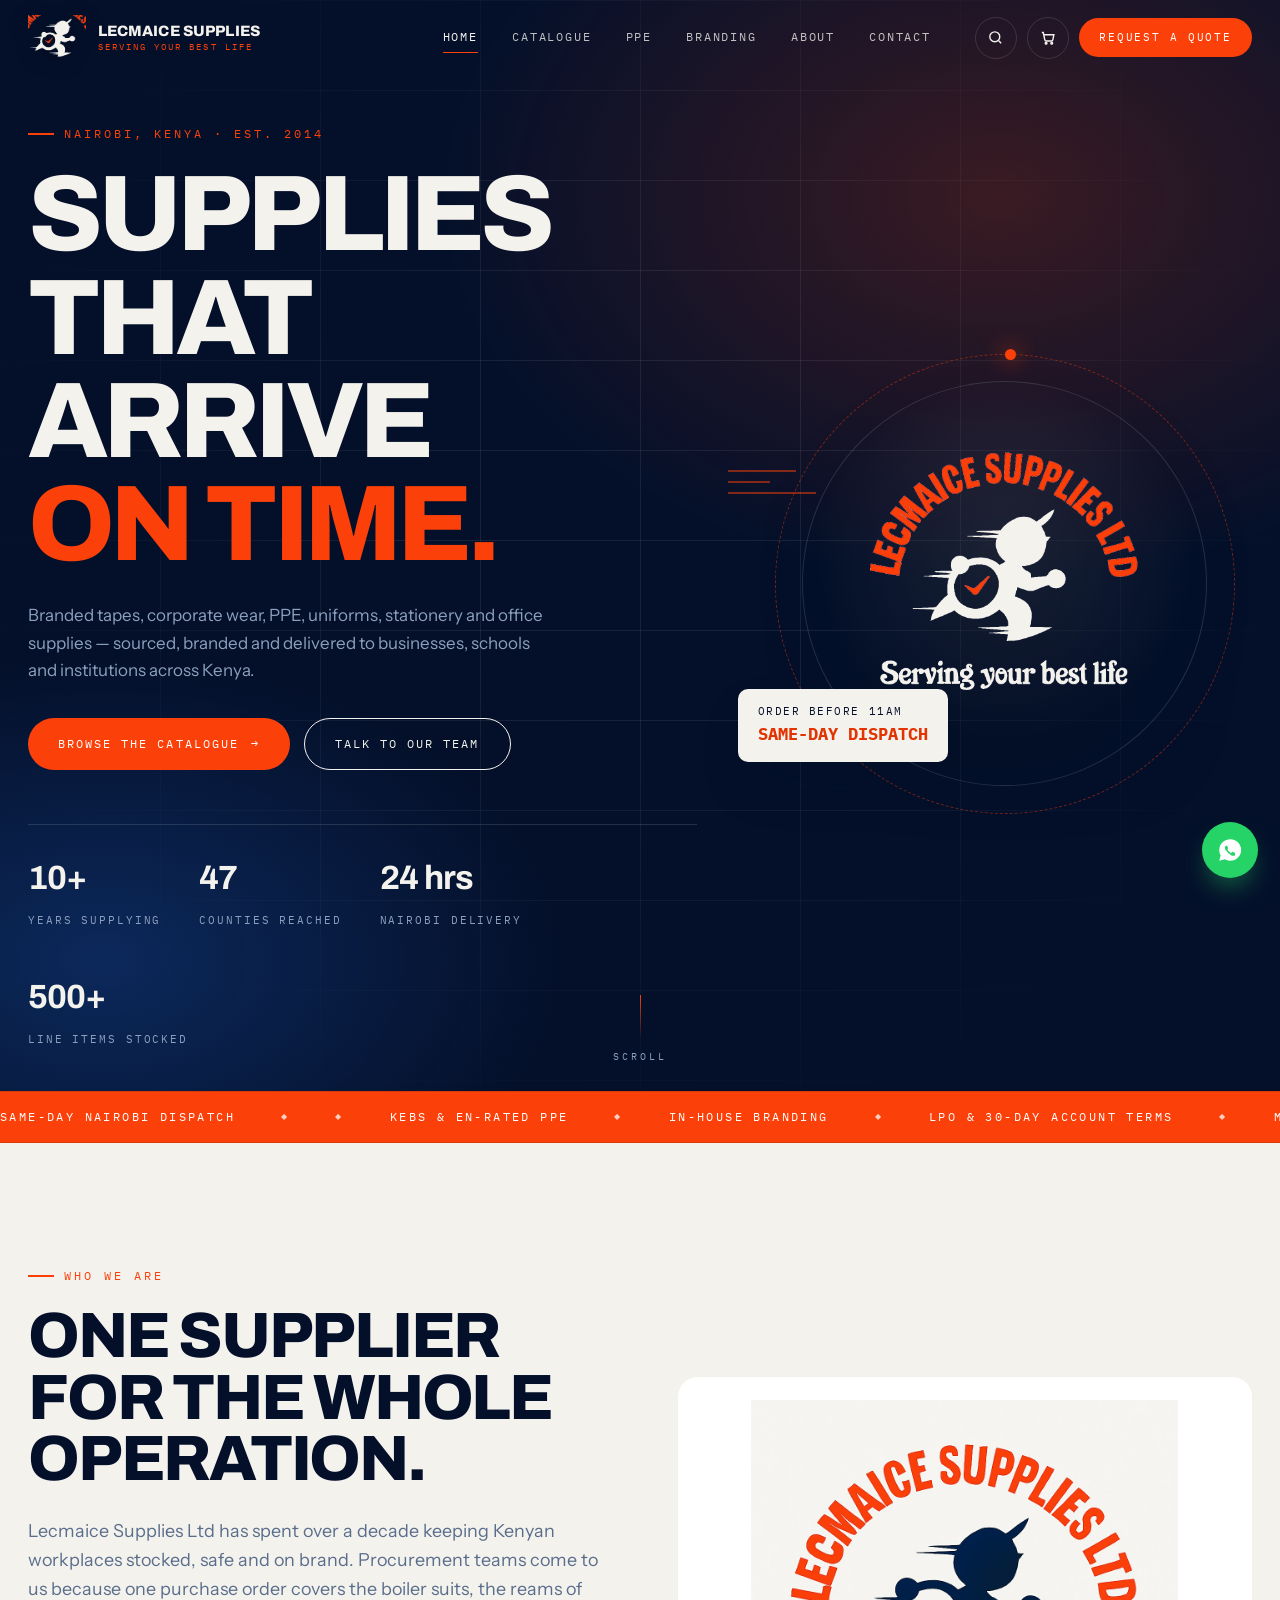
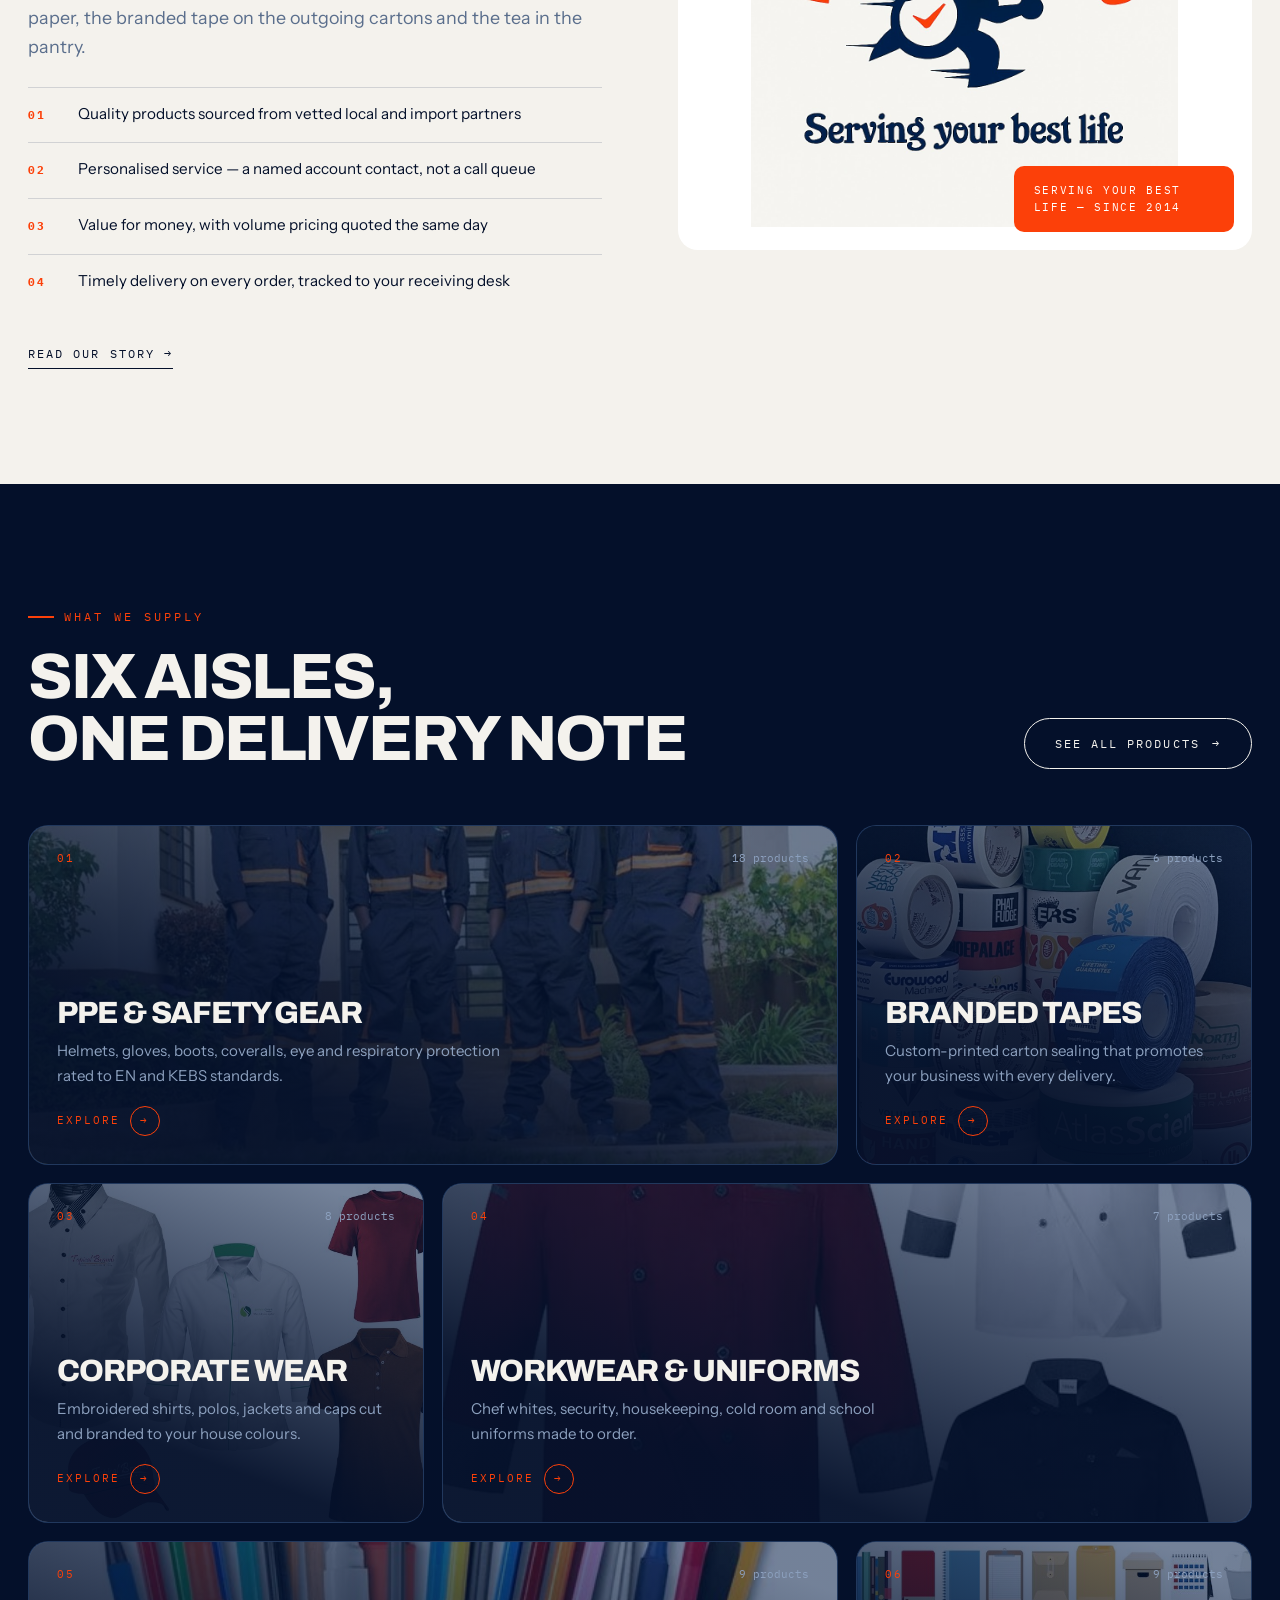
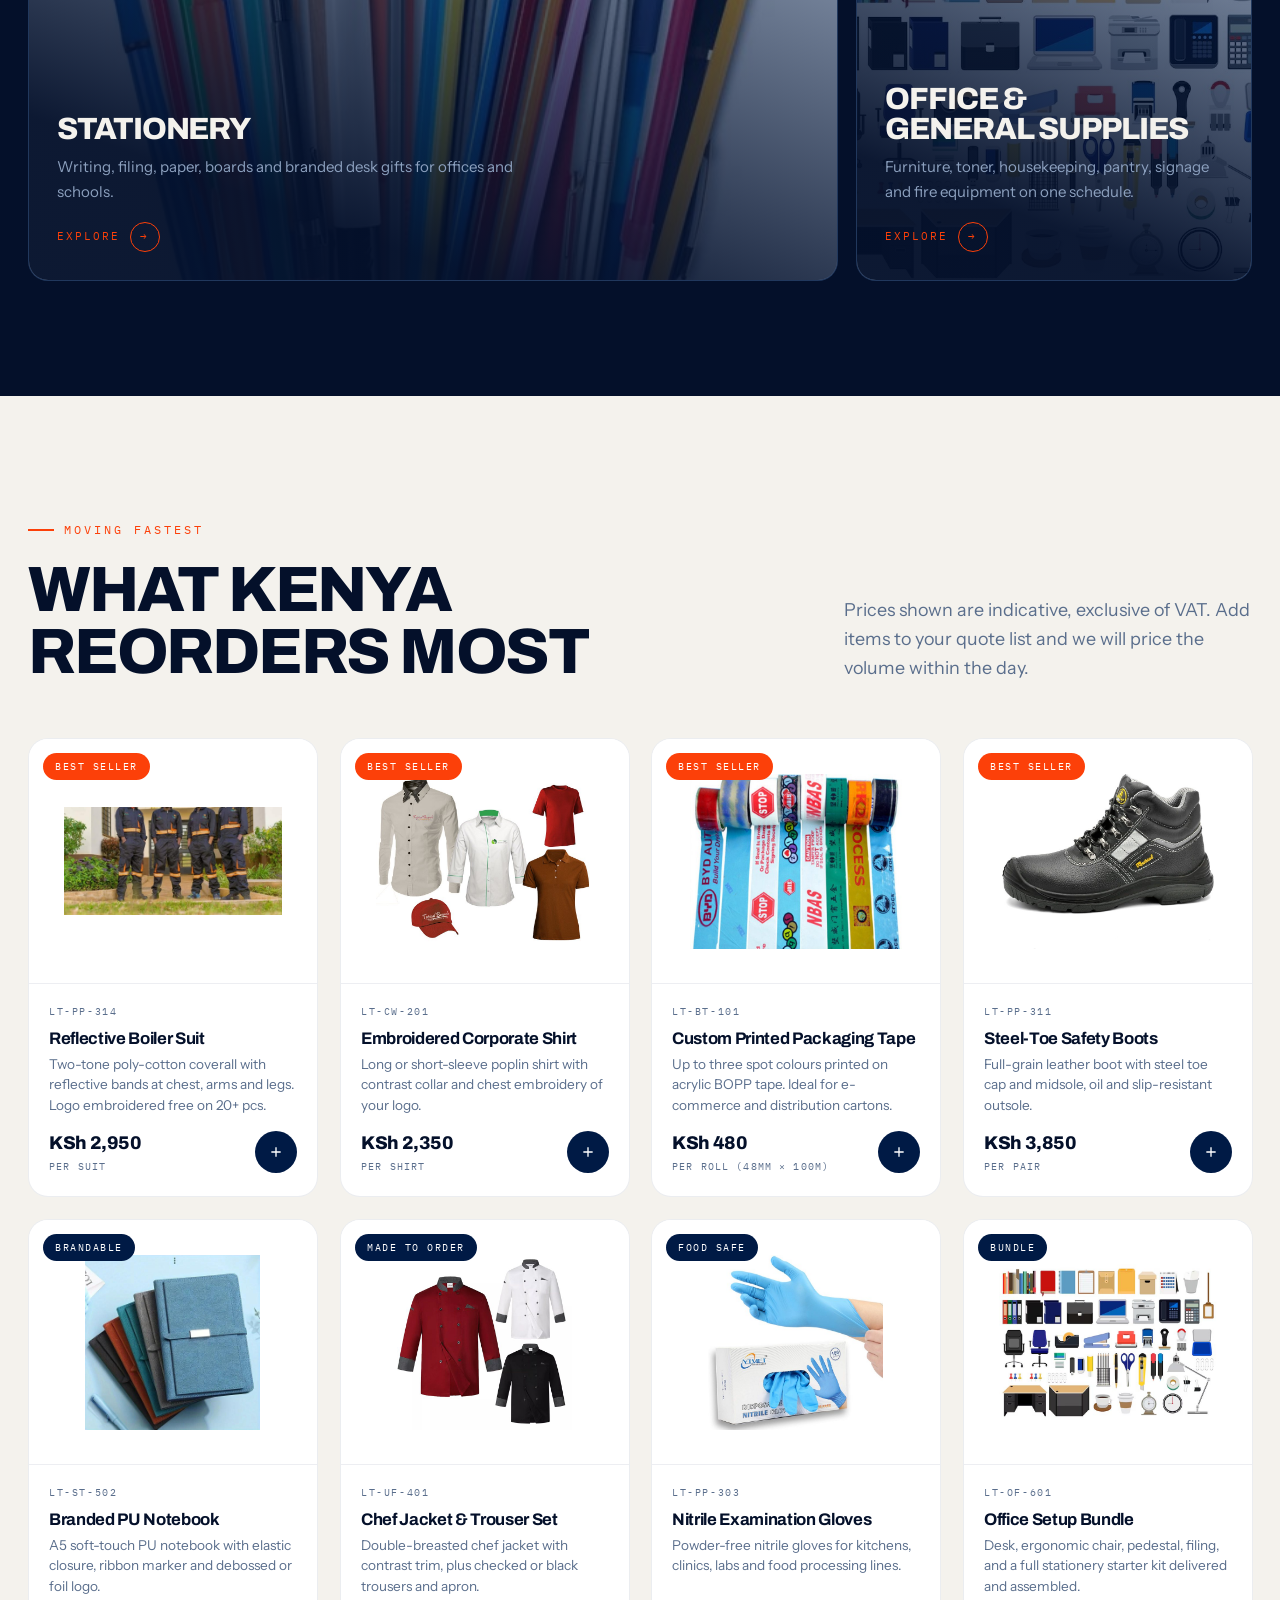
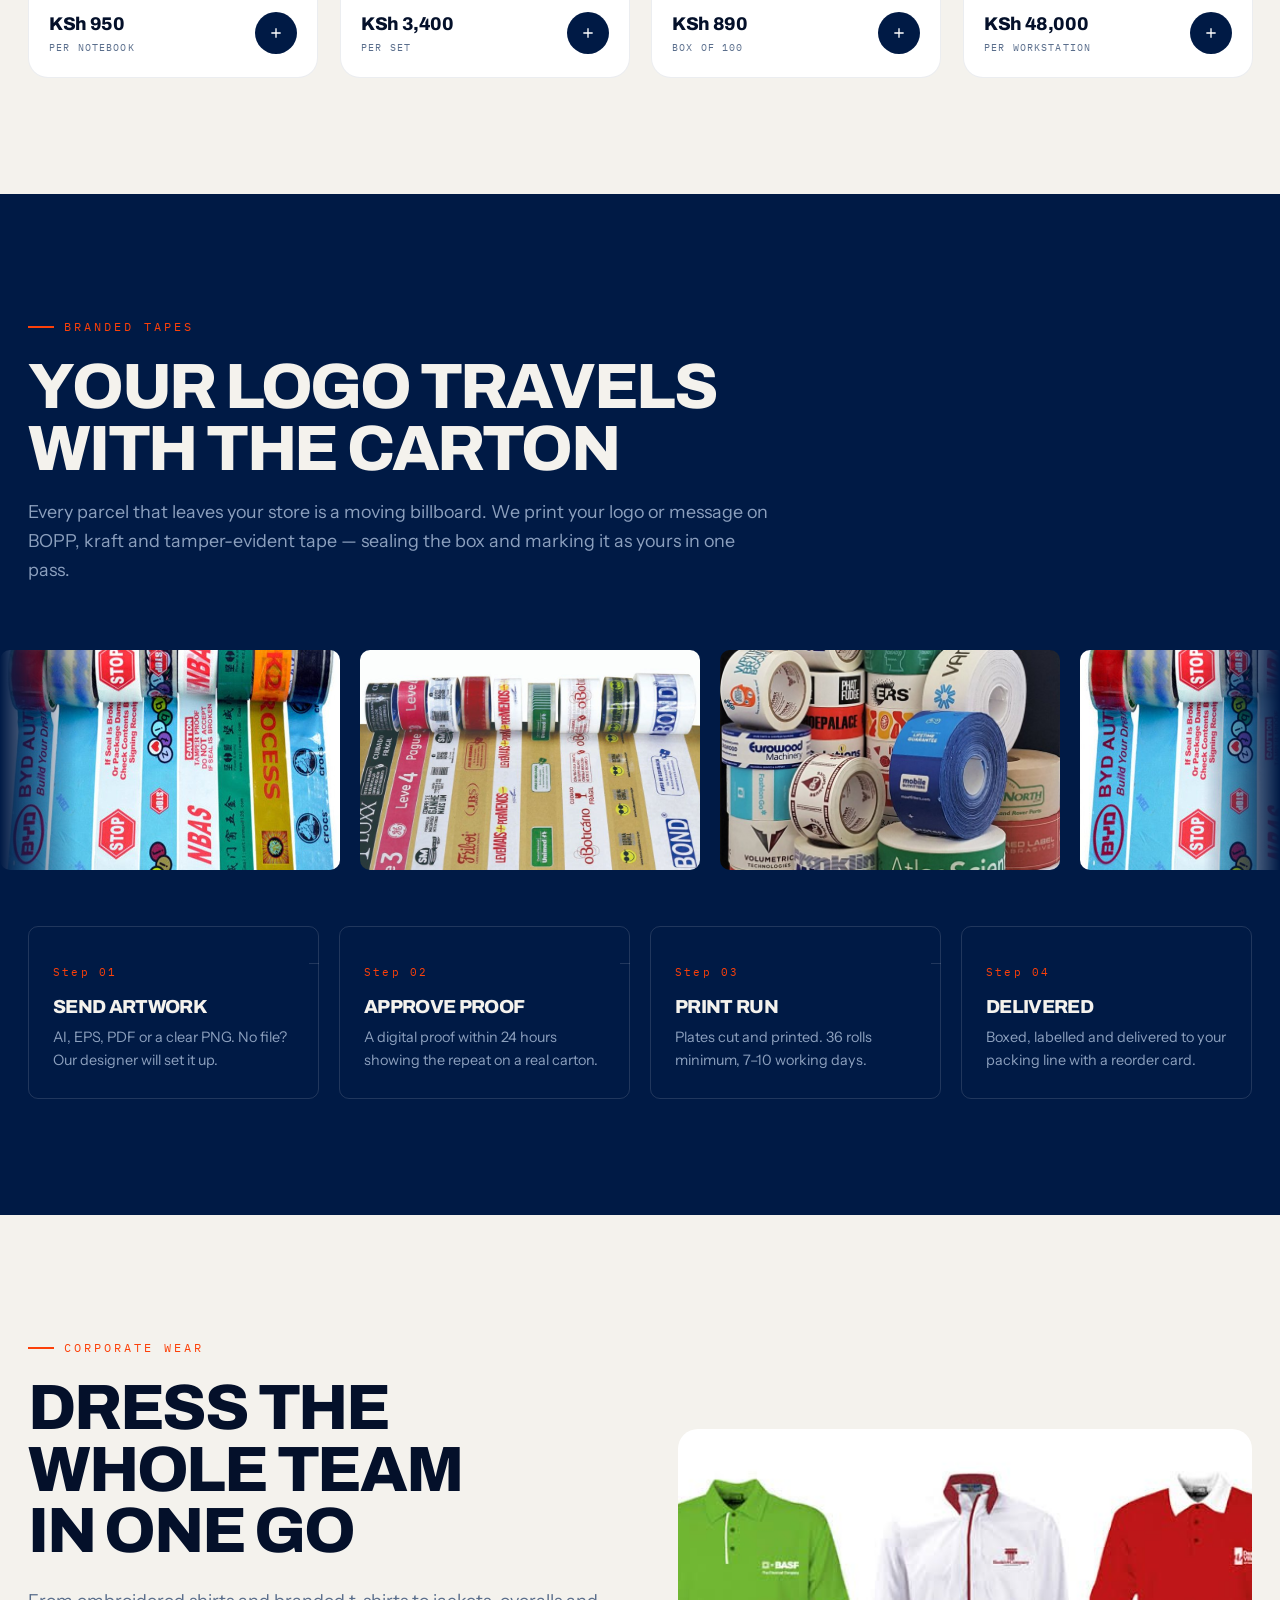
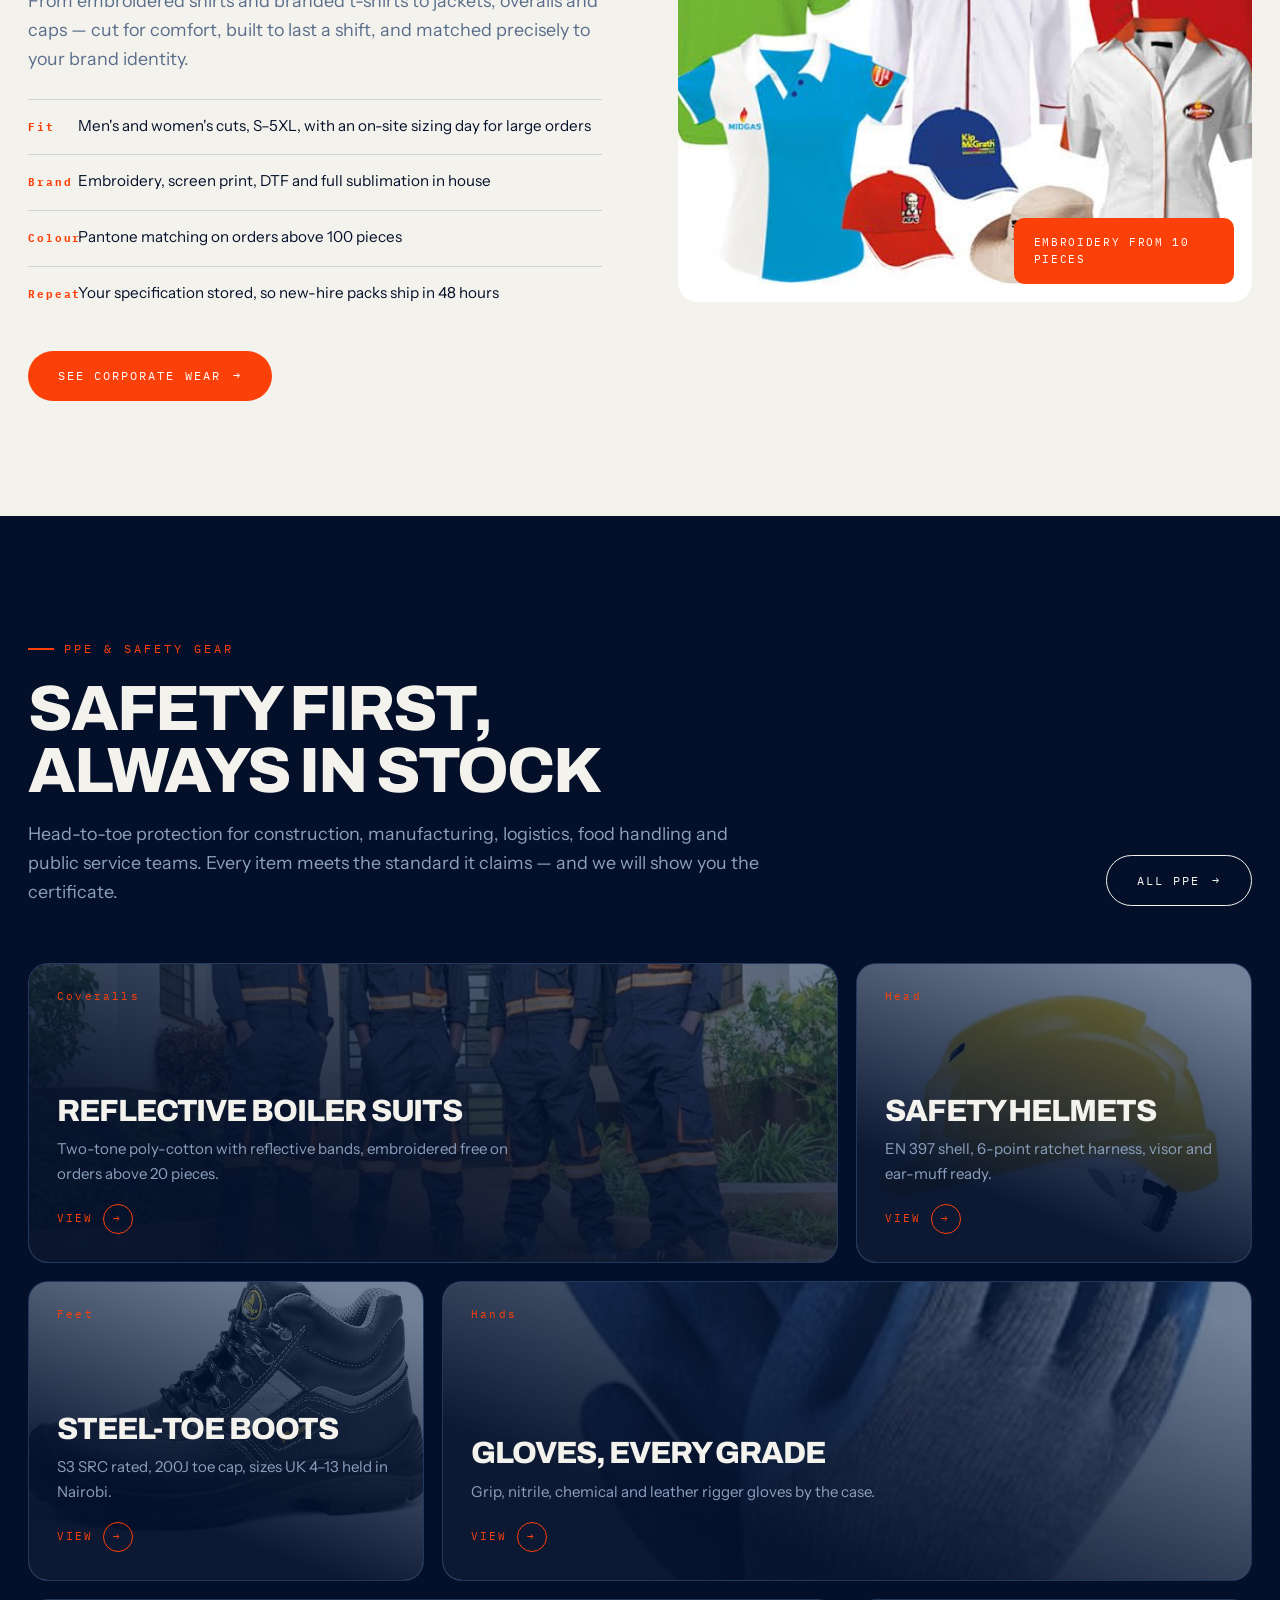
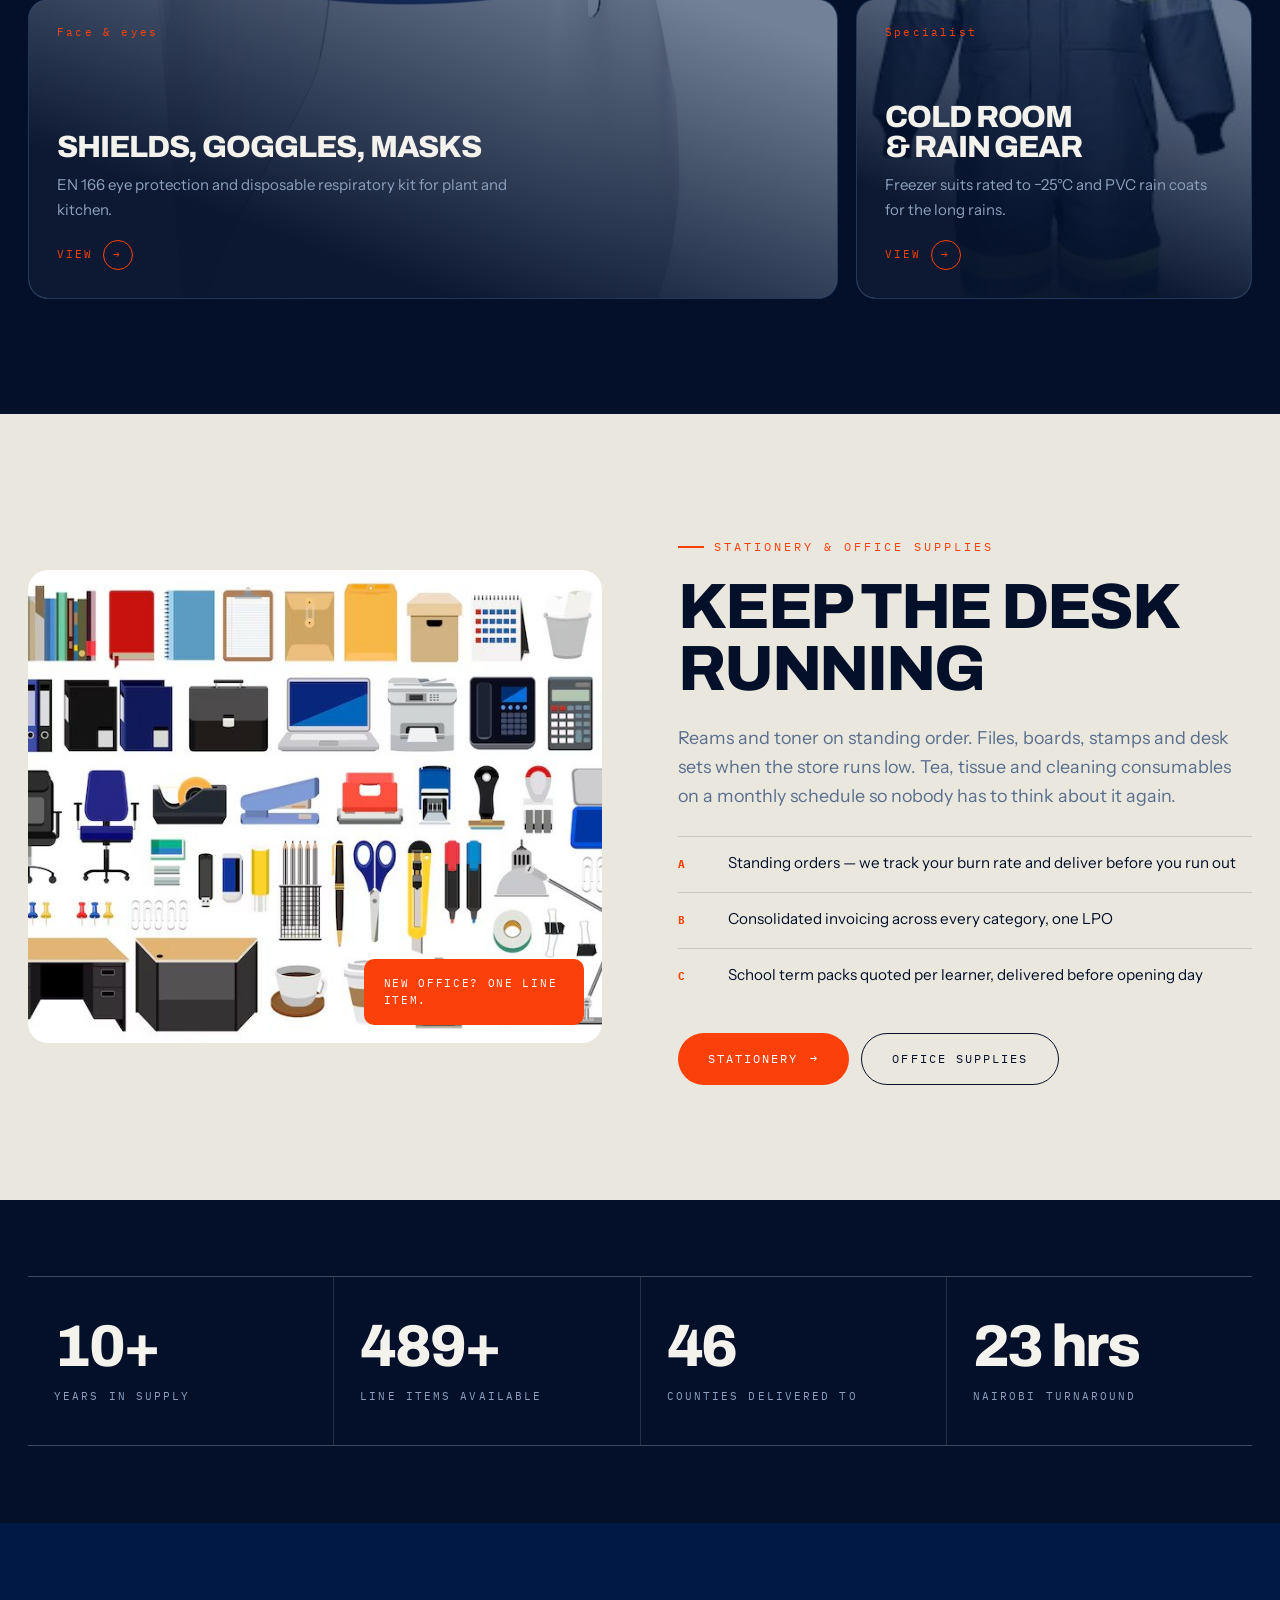
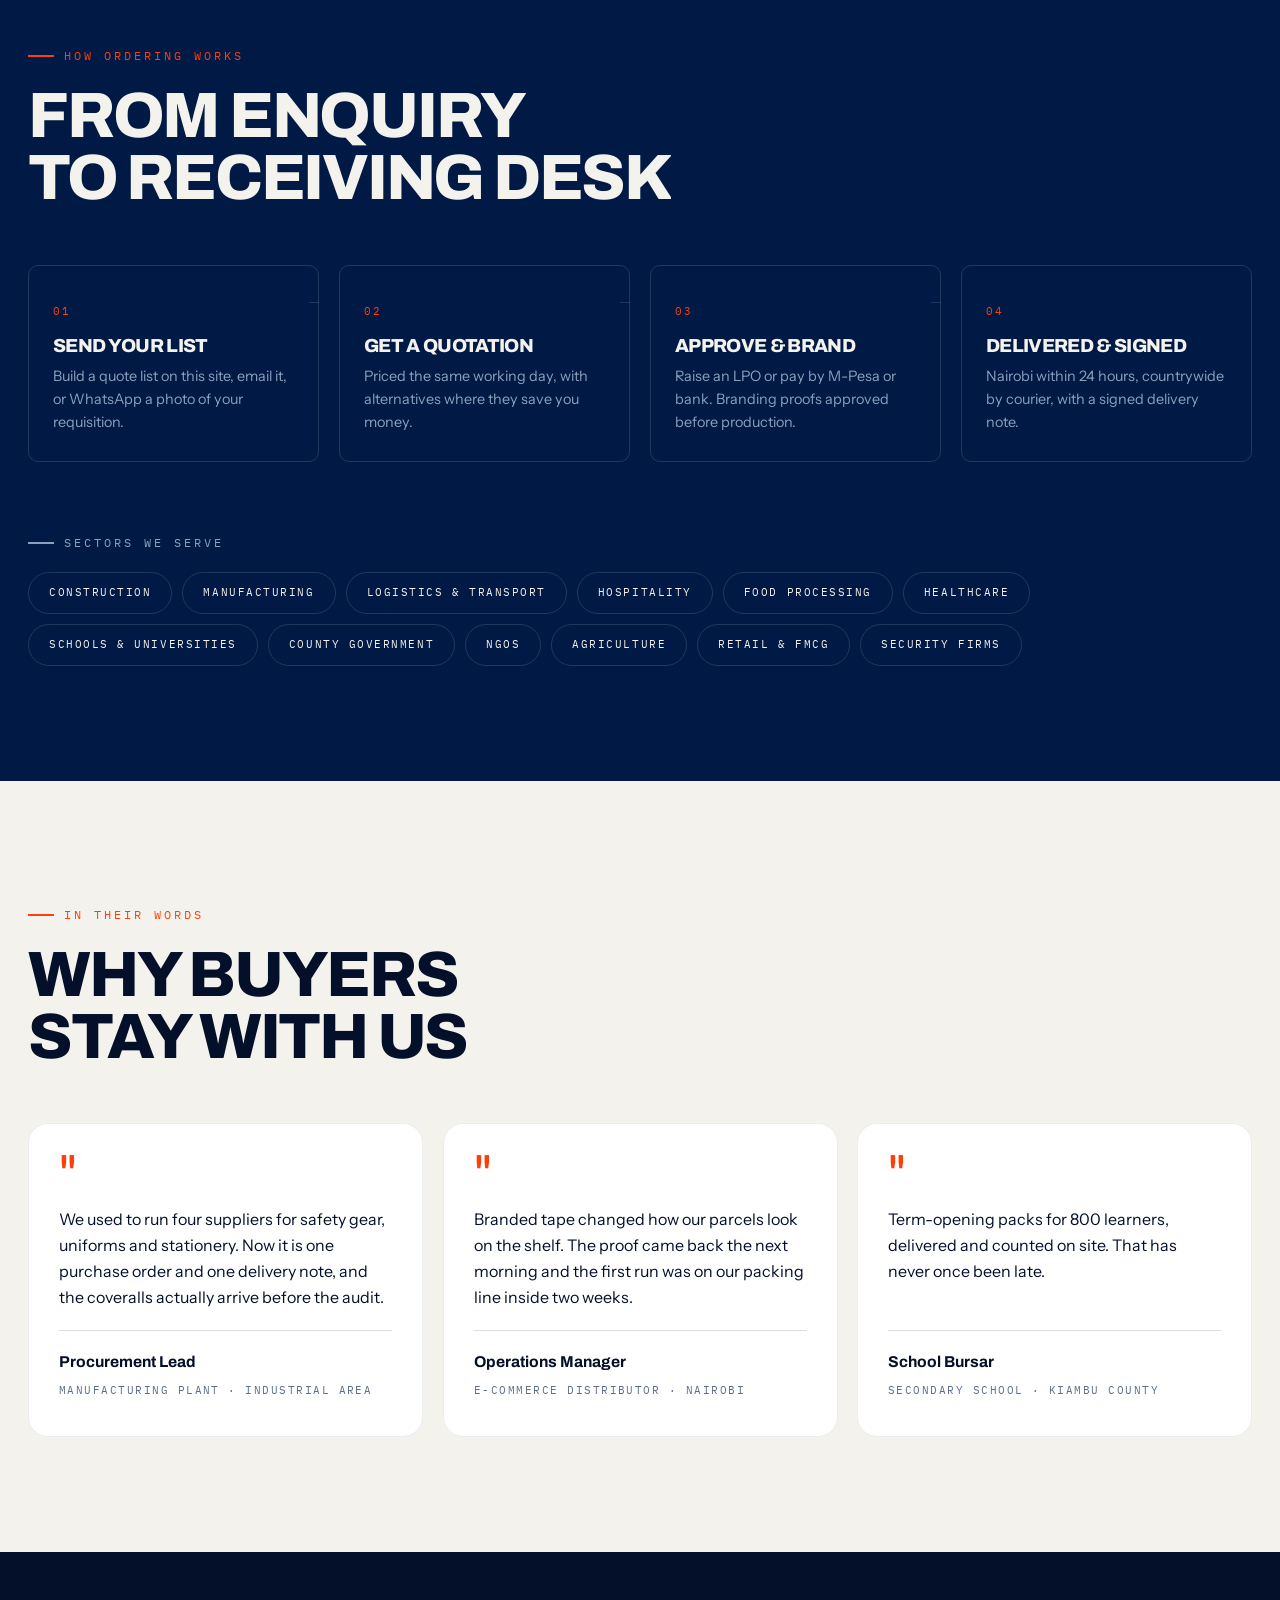
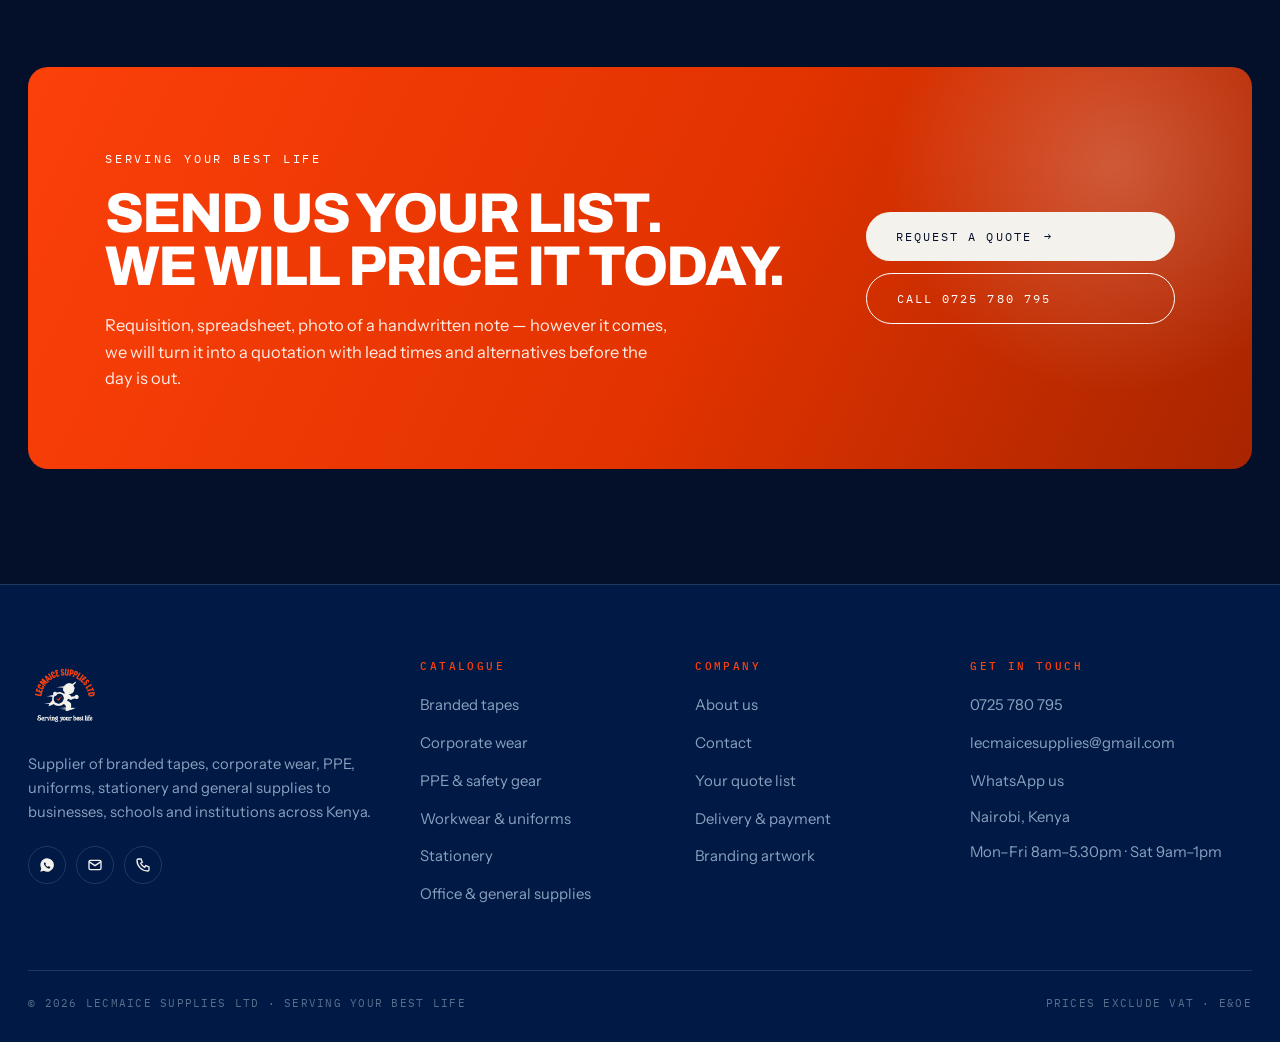
==== commit e16d3aec: "Update telephone number and contact links" ====
--- a/index.html
+++ b/index.html
@@ -25,7 +25,7 @@
   "url": "https://lecmaice.co.ke/",
   "logo": "assets/img/lecmaice-logo.jpg",
   "email": "lecmaicesupplies@gmail.com",
-  "telephone": "+254725780795",
+  "telephone": "780795",
   "address": { "@type": "PostalAddress", "addressLocality": "Nairobi", "addressCountry": "KE" },
   "areaServed": "Kenya"
 }
@@ -486,7 +486,7 @@
       </div>
       <div class="cta-band__actions">
         <a class="btn btn--light" href="contact.html">Request a quote <span class="arw">→</span></a>
-        <a class="btn btn--ghost" href="tel:+254725780795">Call 0725 780 795</a>
+        <a class="btn btn--ghost" href="tel:+254717169714">Call 0725 780 795</a>
       </div>
     </div>
   </div>
@@ -508,7 +508,7 @@
           <a href="mailto:lecmaicesupplies@gmail.com" aria-label="Email">
             <svg width="16" height="16" viewBox="0 0 24 24" fill="none" stroke="currentColor" stroke-width="2"><rect x="3" y="5" width="18" height="14" rx="2"/><path d="m3 7 9 6 9-6"/></svg>
           </a>
-          <a href="tel:+254725780795" aria-label="Phone">
+          <a href="tel:+254717169714" aria-label="Phone">
             <svg width="16" height="16" viewBox="0 0 24 24" fill="none" stroke="currentColor" stroke-width="2"><path d="M5 3h4l2 5-2.5 1.5a12 12 0 0 0 6 6L16 13l5 2v4a2 2 0 0 1-2 2A16 16 0 0 1 3 5a2 2 0 0 1 2-2Z"/></svg>
           </a>
         </div>
@@ -537,7 +537,7 @@
       <div>
         <h5>Get in touch</h5>
         <ul>
-          <li><a href="tel:+254725780795">0725 780 795</a></li>
+          <li><a href="tel:+254717169714">0725 780 795</a></li>
           <li><a href="mailto:lecmaicesupplies@gmail.com">lecmaicesupplies@gmail.com</a></li>
           <li><a href="https://wa.me/254725780795" target="_blank" rel="noopener">WhatsApp us</a></li>
           <li style="color:var(--steel);font-size:.93rem">Nairobi, Kenya</li>
